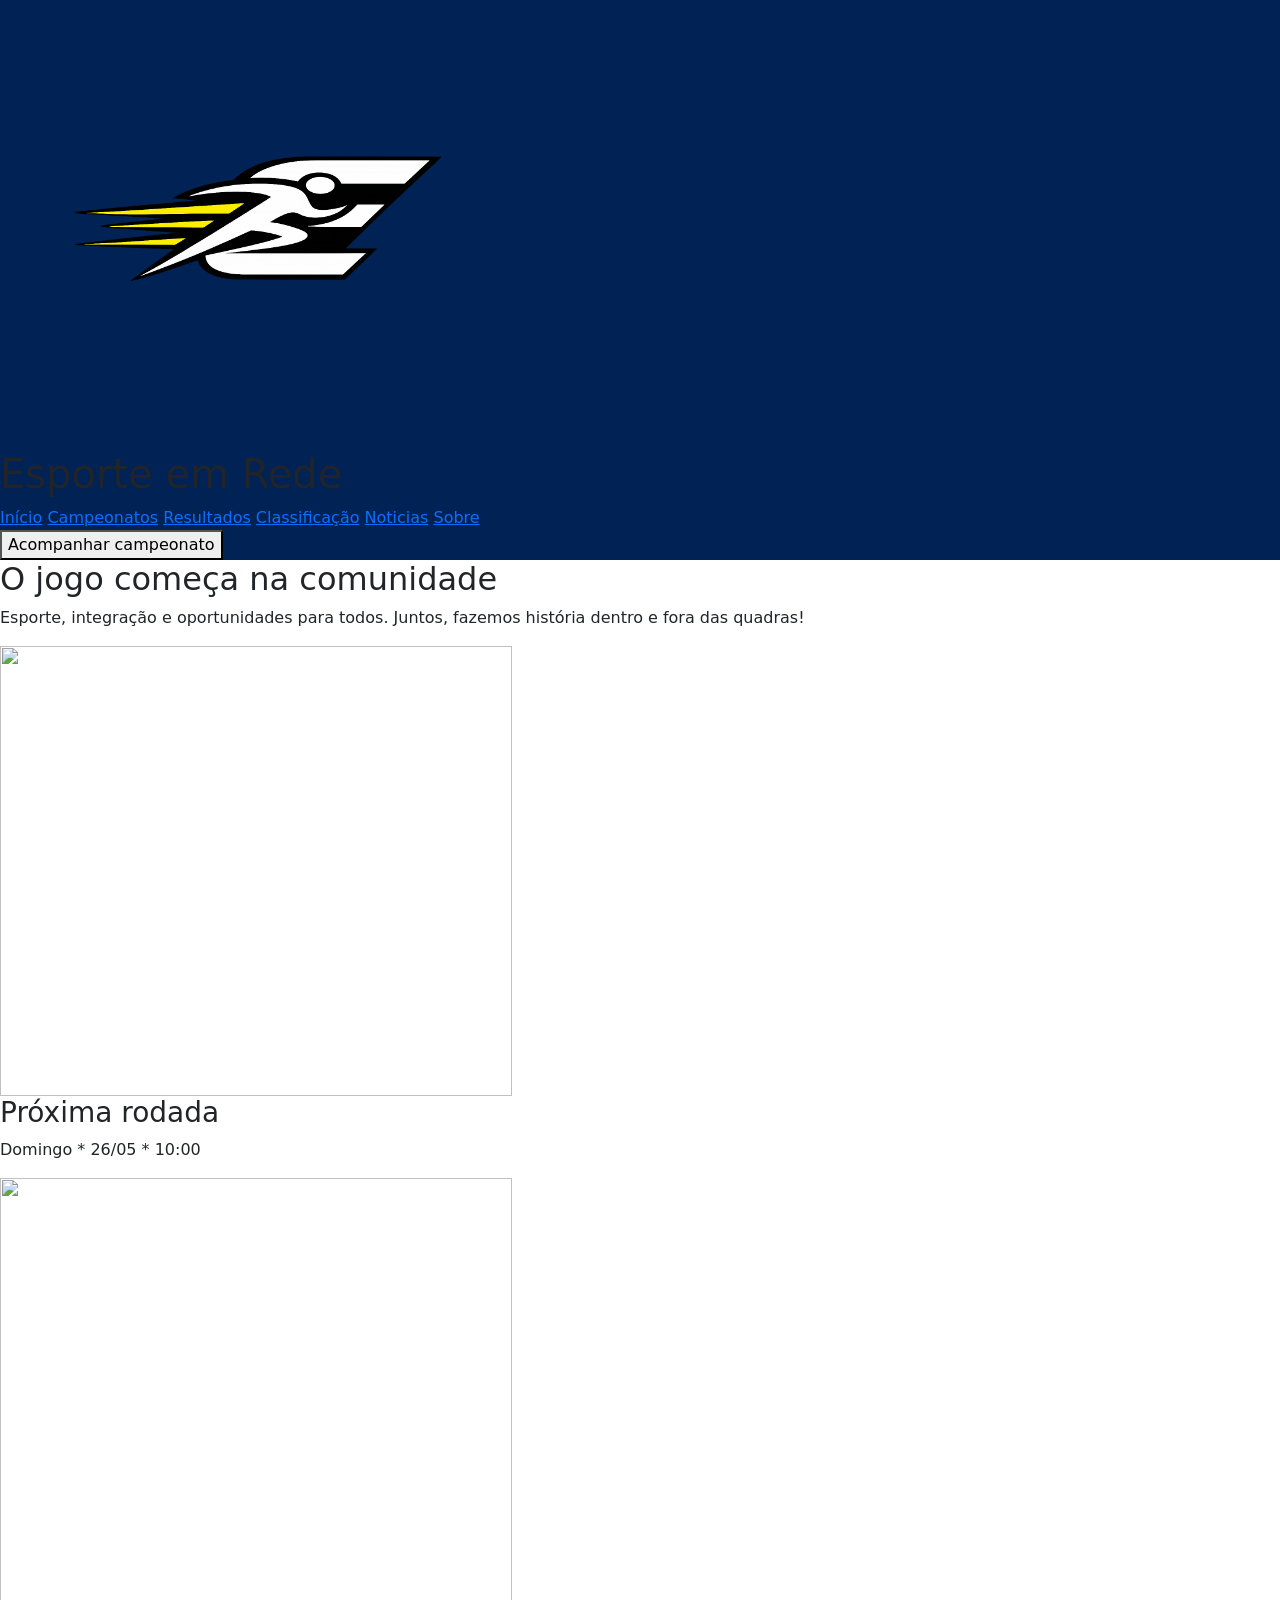
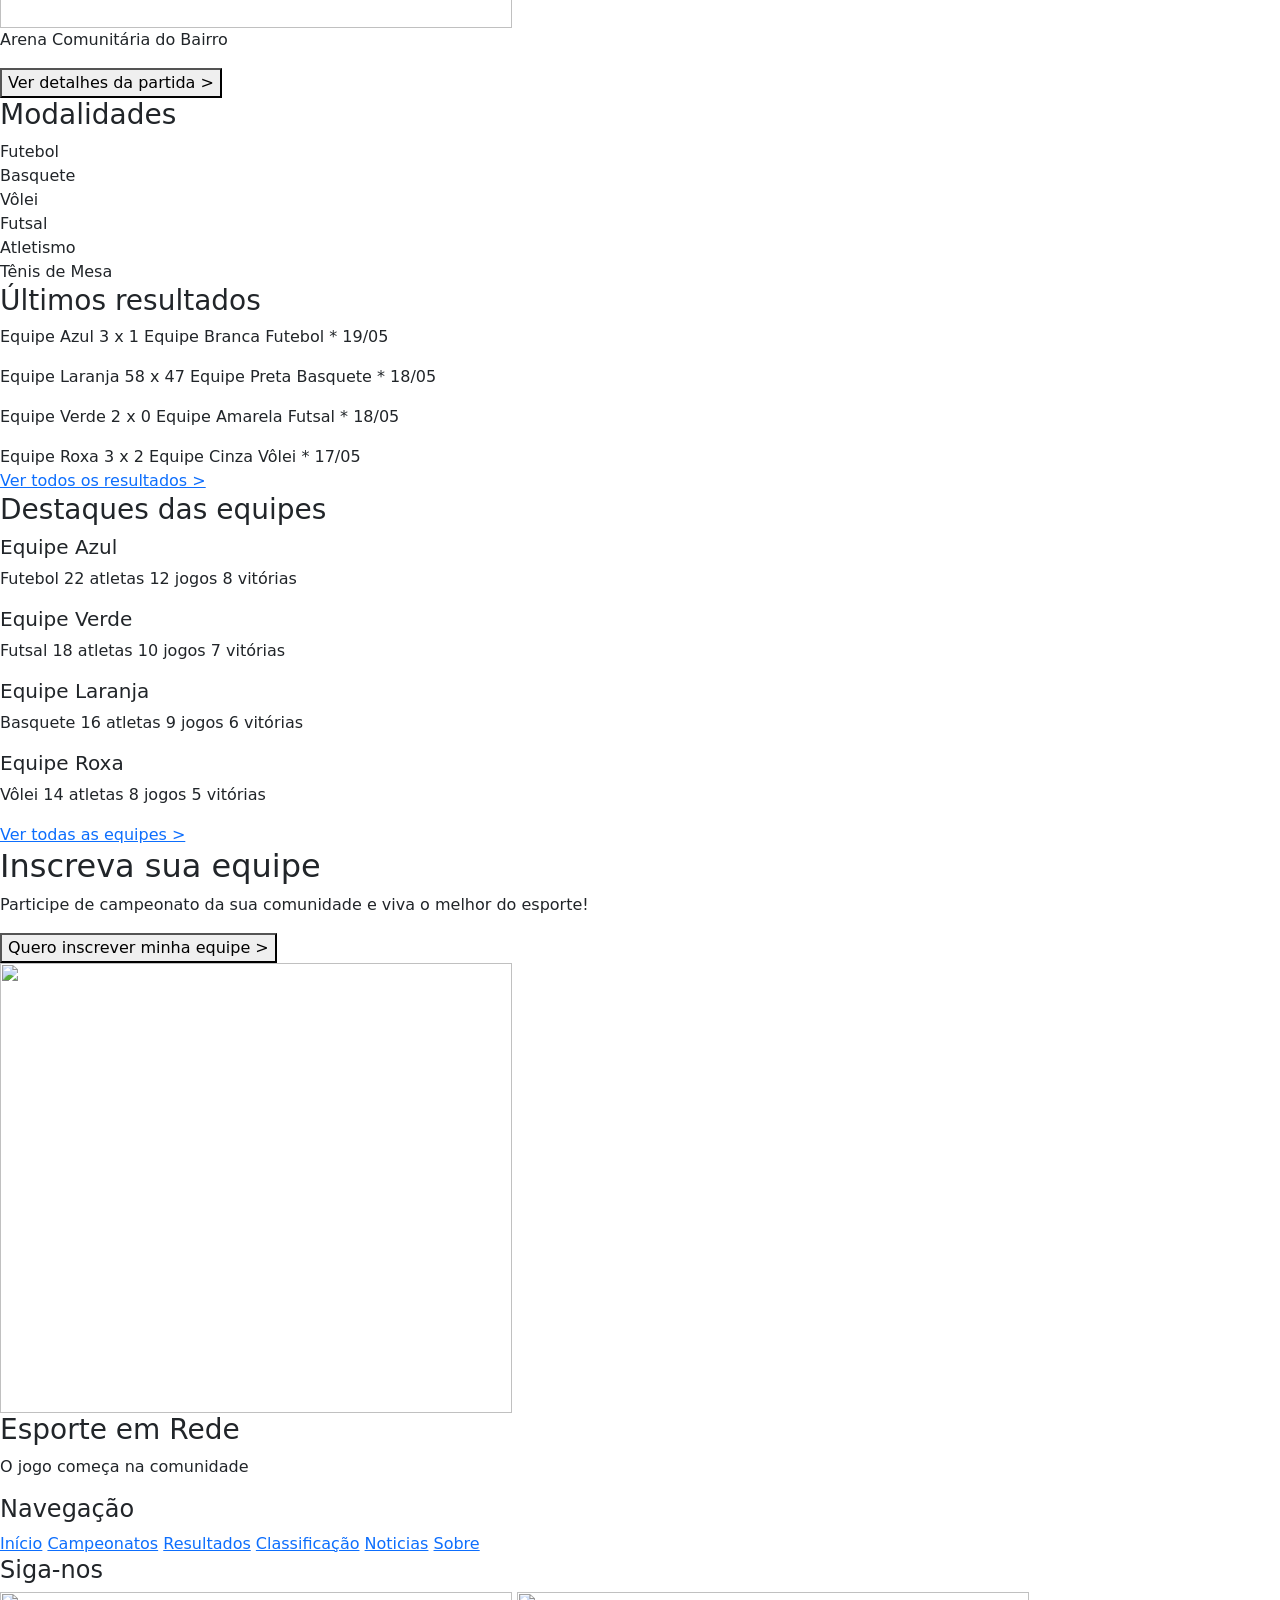
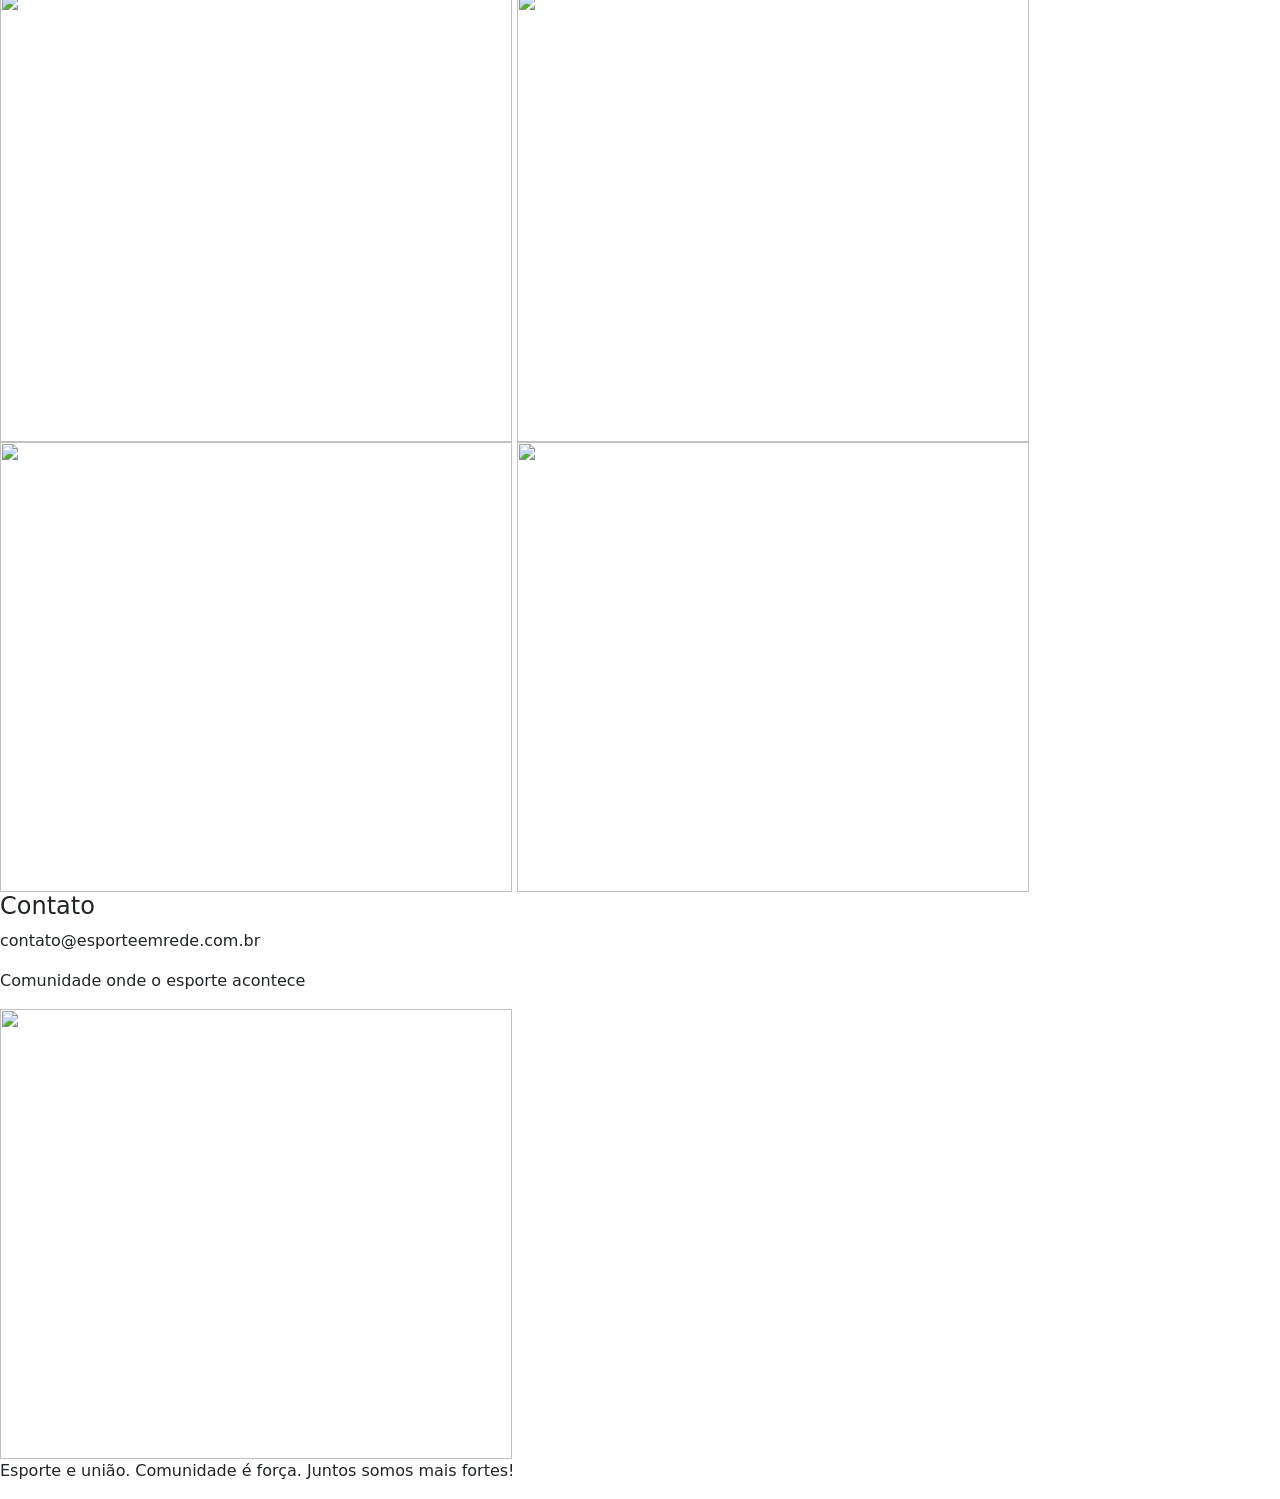
==== index.html @ 8d2af732 "algumas alterações na pagina campeonato" ====
<!DOCTYPE html>
<html lang="pt-br">
<head>
    <meta charset="UTF-8">
    <meta name="viewport" content="width=device-width, initial-scale=1.0">
    <title>Esporte em Rede</title>
    <link rel="stylesheet" href="styles.css">
    <link rel="stylesheet" href="https://cdn.jsdelivr.net/npm/bootstrap@5.3.8/dist/css/bootstrap.min.css">
</head>
<body>
    <header>
        <img src="imagens/logo_esporte_em_rede.png" alt="" class="logo">
        <h1>Esporte em Rede</h1>
        <nav>
            <a href="#inicio">Início</a>
            <a href="#campeonatos">Campeonatos</a>
            <a href="#resultados">Resultados</a>
            <a href="#classificação">Classificação</a>
            <a href="#noticias">Noticias</a>
            <a href="#sobre">Sobre</a>
        </nav>
        <button>Acompanhar campeonato</button>
    </header>

    <main>
        <section>
            <article>
                <h2>O jogo começa na comunidade</h2>
                <p>Esporte, integração e oportunidades para todos. Juntos, fazemos história dentro e fora das quadras!</p>
            </article>
            
            <img src="#" alt="">
            
            <article>
                <h3>Próxima rodada</h3>
                <p>Domingo * 26/05 * 10:00</p>
                <figure>
                    <img src="#" alt="">
                    <figcaption>Arena Comunitária do Bairro</figcaption>
                </figure>
                <button>Ver detalhes da partida ></button>
            </article>
        </section>

        <section>
            <article>
                <h3>Modalidades</h3>
                <div>Futebol</div>
                <div>Basquete</div>
                <div>Vôlei</div>
                <div>Futsal</div>
                <div>Atletismo</div>
                <div>Tênis de Mesa</div>
            </article>

            <article>
                <h3>Últimos resultados</h3>
                <div>
                    <p>Equipe Azul 3 x 1 Equipe Branca Futebol * 19/05</p>
                </div>
                <div>
                    <p>Equipe Laranja 58 x 47 Equipe Preta Basquete * 18/05</p>
                </div>
                <div>
                    <p>Equipe Verde 2 x 0 Equipe Amarela Futsal * 18/05</p>
                </div>
                <div>
                    Equipe Roxa 3 x 2 Equipe Cinza Vôlei * 17/05
                </div>
                <a href="#resultados">Ver todos os resultados ></a>
            </article>

            <article>
                <h3>Destaques das equipes</h3>
                <div>
                    <h5>Equipe Azul</h5>
                    <p>Futebol
                       22 atletas
                       12 jogos
                       8 vitórias
                    </p>
                </div>
                <div>
                    <h5>Equipe Verde</h5>
                    <p>Futsal
                       18 atletas
                       10 jogos
                       7 vitórias
                    </p>
                </div>
                <div>
                    <h5>Equipe Laranja</h5>
                    <p>Basquete
                       16 atletas
                       9 jogos
                       6 vitórias
                    </p>
                </div>
                <div>
                    <h5>Equipe Roxa</h5>
                    <p>Vôlei
                       14 atletas
                       8 jogos
                       5 vitórias
                    </p>
                </div>
                <a href="#">Ver todas as equipes ></a>
            </article>
        </section>

        <aside>
            <h2>Inscreva sua equipe</h2>
            <p>Participe de campeonato da sua comunidade e viva o melhor do esporte!</p>
            <button>Quero inscrever minha equipe ></button>
        </aside>
    </main>

    <footer> <!--O FOOTER É IGUAL NAS 3 PAGINAS-->
        <img src="#logo" alt="">
        <h3>Esporte em Rede</h3>
        <p>O jogo começa na comunidade</p>

        <h4>Navegação</h4>
        <nav>
            <a href="#inicio">Início</a>
            <a href="#campeonatos">Campeonatos</a>
            <a href="#resultados">Resultados</a>
            <a href="#classificação">Classificação</a>
            <a href="#noticias">Noticias</a>
            <a href="#sobre">Sobre</a>
        </nav>

        <h4>Siga-nos</h4>
        <img src="#" alt="">
        <img src="#" alt="">
        <img src="#" alt="">
        <img src="#" alt="">

        <h4>Contato</h4>
        <p>contato@esporteemrede.com.br</p>
        <p>Comunidade onde o esporte acontece</p>

        <img src="#logo" alt="">
        <p>Esporte e união.
        Comunidade é força.
        Juntos somos mais fortes!</p>
    </footer>
</body>
</html>
---- styles.css ----
:root {
    --azulescuro: #001333;
    --azulescuro2: #002255;
    --amarelo: #d4ff00;
    --azul: #007bff;
    --vermelho: #dc3545;
}

body{
    background-color: var(--azulescuro);
    color: white;
}

header{
    background-color: var(--azulescuro2);
}

#cc{
    margin: 10px;
}

#destaque{
    color: var(--amarelo);
}

.btn{
    background-color: var(--azulescuro2);
    color: white;
}


img{
    width: 40vw;
    height: 50vh;
}

#futebol{
    background-color: var(--amarelo);
    color: black;
}
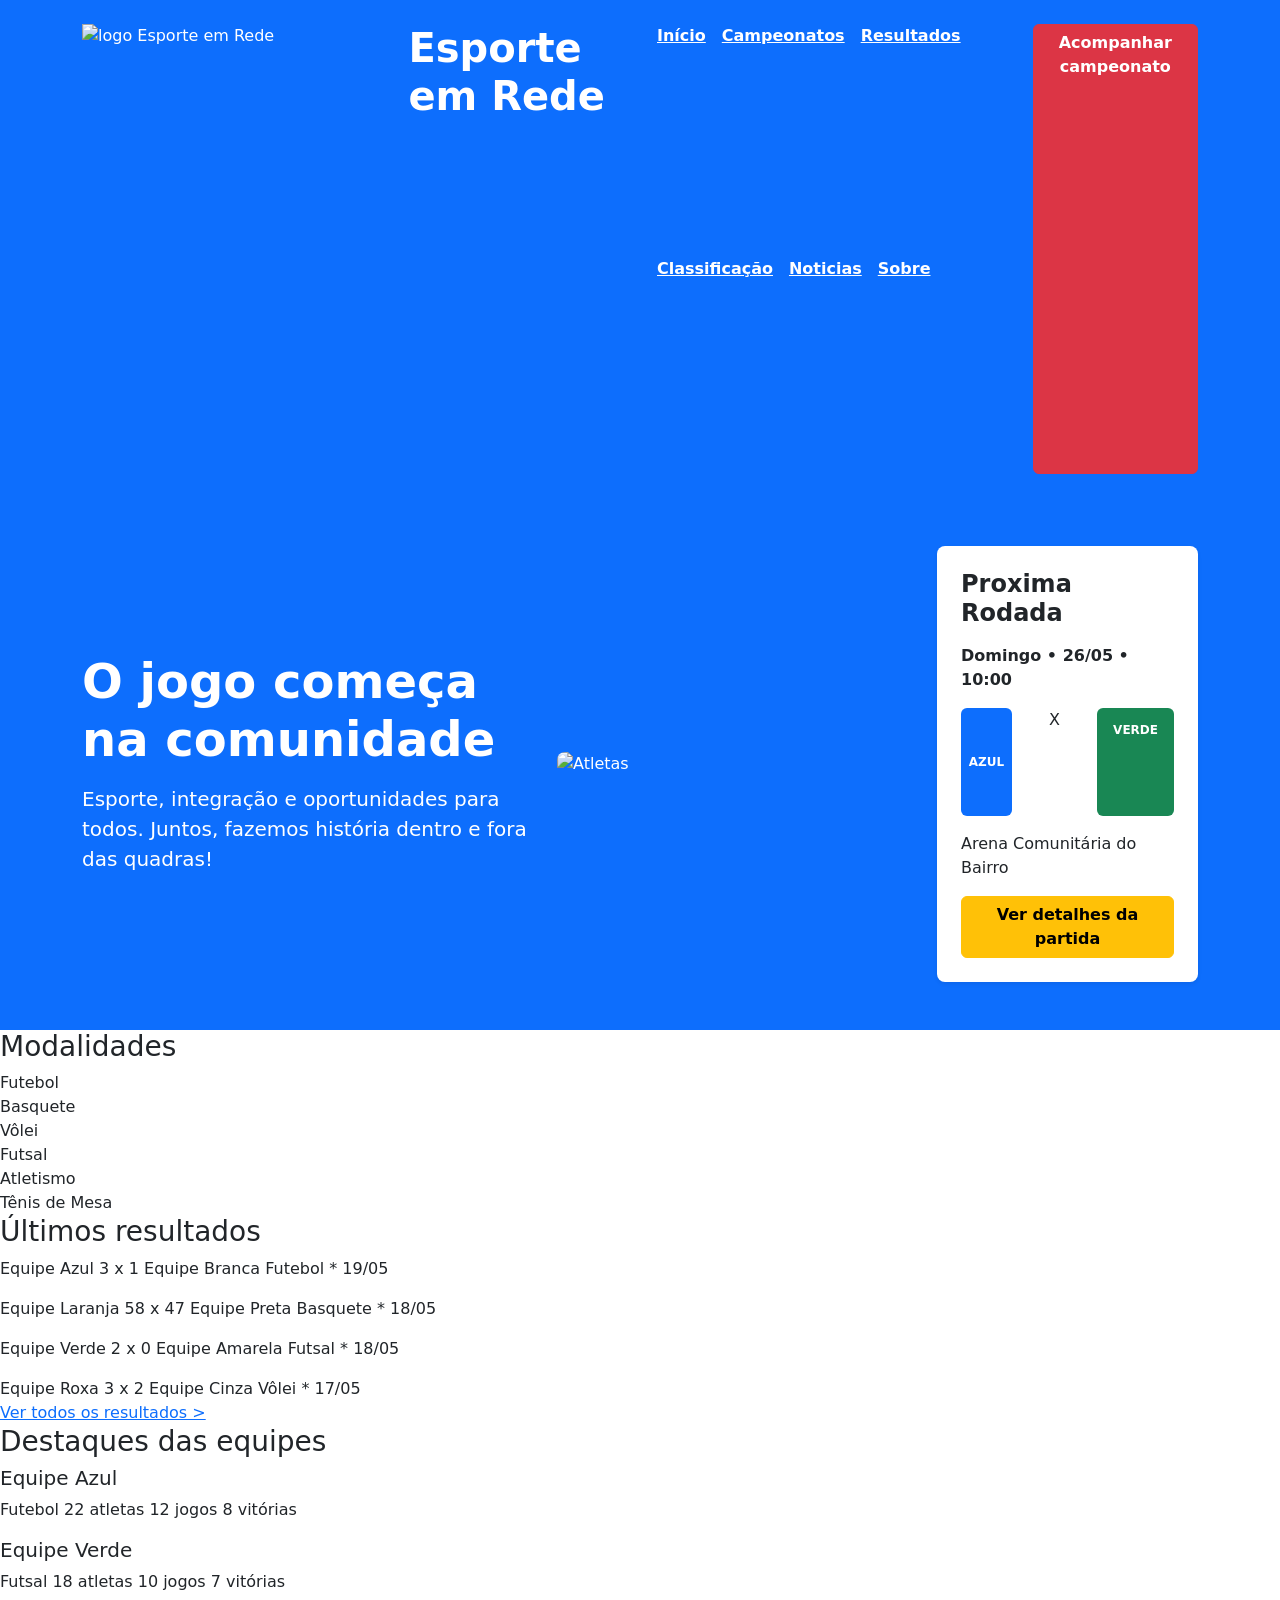
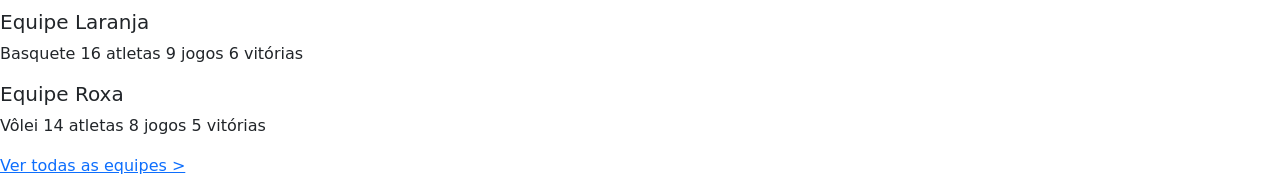
==== commit 0dc8f812: "Atualização da primeira pagina" ====
--- a/index.html
+++ b/index.html
@@ -7,40 +7,67 @@
     <link rel="stylesheet" href="styles.css">
     <link rel="stylesheet" href="https://cdn.jsdelivr.net/npm/bootstrap@5.3.8/dist/css/bootstrap.min.css">
 </head>
-<body>
-    <header>
-        <img src="imagens/logo_esporte_em_rede.png" alt="" class="logo">
-        <h1>Esporte em Rede</h1>
-        <nav>
-            <a href="#inicio">Início</a>
-            <a href="#campeonatos">Campeonatos</a>
-            <a href="#resultados">Resultados</a>
-            <a href="#classificação">Classificação</a>
-            <a href="#noticias">Noticias</a>
-            <a href="#sobre">Sobre</a>
-        </nav>
-        <button>Acompanhar campeonato</button>
+<body> <!--PAGINA INICIAL-->
+    <header class="bg-primary text-white py-4"> <!--O HEADER É IGUAL NAS 3 PAGINAS-->
+        <div class="container">
+            <div class="d-flex flex-column flex-md-row justify-content-between aling-items-md-end gap-3">
+                <img src="#" alt="logo Esporte em Rede" width="50">
+                <h1 class="h1 fw-bold mb-0">
+                    Esporte em Rede
+                </h1>
+                <nav class="d-flex flex-wrap gap-3">
+                    <a class="text-white fw-semibold" href="#inicio">Início</a>
+                    <a class="text-white fw-semibold" href="#campeonatos">Campeonatos</a>
+                    <a class="text-white fw-semibold" href="#resultados">Resultados</a>
+                    <a class="text-white fw-semibold" href="#classificação">Classificação</a>
+                    <a class="text-white fw-semibold" href="#noticias">Noticias</a>
+                    <a class="text-white fw-semibold" href="#sobre">Sobre</a>
+                </nav>
+                <a class="btn btn-danger fw-semibold">Acompanhar campeonato</a>
+            </div>
+        </div>
     </header>
 
-    <main>
-        <section>
-            <article>
-                <h2>O jogo começa na comunidade</h2>
-                <p>Esporte, integração e oportunidades para todos. Juntos, fazemos história dentro e fora das quadras!</p>
-            </article>
-            
-            <img src="#" alt="">
-            
-            <article>
-                <h3>Próxima rodada</h3>
-                <p>Domingo * 26/05 * 10:00</p>
-                <figure>
-                    <img src="#" alt="">
-                    <figcaption>Arena Comunitária do Bairro</figcaption>
-                </figure>
-                <button>Ver detalhes da partida ></button>
-            </article>
-        </section>
+    <section class="bg-primary text-white py-5">
+        <div class="container">
+            <div class="row align-items-center g-4">
+
+                <div class="col-12 col-lg-5">
+                    <h2 class="display-5 fw-bold mb-3">
+                        O jogo começa <br>
+                        <span class="text-warnnig">na comunidade</span>
+                    </h2>
+
+                    <p class="lead mb-0">
+                        Esporte, integração e oportunidades para todos.
+                        Juntos, fazemos história dentro e fora das quadras!
+                    </p>
+                </div>
+                <div class="col-12 col-lg-4">
+                    <img src="#" alt="Atletas" class="img-fluid rounded-3">
+                </div>
+                <div class="col-12 col-lg-3">
+                    <article class="bg-white text-dark  p-4 rounded-3 shadow-sm">
+                        <h3 class="h4 fw-bold mb-3">Proxima Rodada</h3>
+                        <p class="fw-semibold mb-3">Domingo • 26/05 • 10:00</p>
+
+                        <div class="d-flex justify-content-between"> 
+                            <p class="badge bg-primary text-white py-5">AZUL</p>
+                            <p>X</p>
+                            <p class="badge bg-success p-3">VERDE</p>
+                        </div>
+                        <p class="mb-3">Arena Comunitária do Bairro</p>
+
+                        <a href="#" class=" btn btn-warning fw-bold w-100">
+                            Ver detalhes da partida
+                        </a>
+                    </article>
+                </div>
+            </div>
+        </div>
+    </section>
+
+   
 
         <section>
             <article>
@@ -106,44 +133,4 @@
                 </div>
                 <a href="#">Ver todas as equipes ></a>
             </article>
-        </section>
-
-        <aside>
-            <h2>Inscreva sua equipe</h2>
-            <p>Participe de campeonato da sua comunidade e viva o melhor do esporte!</p>
-            <button>Quero inscrever minha equipe ></button>
-        </aside>
-    </main>
-
-    <footer> <!--O FOOTER É IGUAL NAS 3 PAGINAS-->
-        <img src="#logo" alt="">
-        <h3>Esporte em Rede</h3>
-        <p>O jogo começa na comunidade</p>
-
-        <h4>Navegação</h4>
-        <nav>
-            <a href="#inicio">Início</a>
-            <a href="#campeonatos">Campeonatos</a>
-            <a href="#resultados">Resultados</a>
-            <a href="#classificação">Classificação</a>
-            <a href="#noticias">Noticias</a>
-            <a href="#sobre">Sobre</a>
-        </nav>
-
-        <h4>Siga-nos</h4>
-        <img src="#" alt="">
-        <img src="#" alt="">
-        <img src="#" alt="">
-        <img src="#" alt="">
-
-        <h4>Contato</h4>
-        <p>contato@esporteemrede.com.br</p>
-        <p>Comunidade onde o esporte acontece</p>
-
-        <img src="#logo" alt="">
-        <p>Esporte e união.
-        Comunidade é força.
-        Juntos somos mais fortes!</p>
-    </footer>
-</body>
-</html>
+        </section>
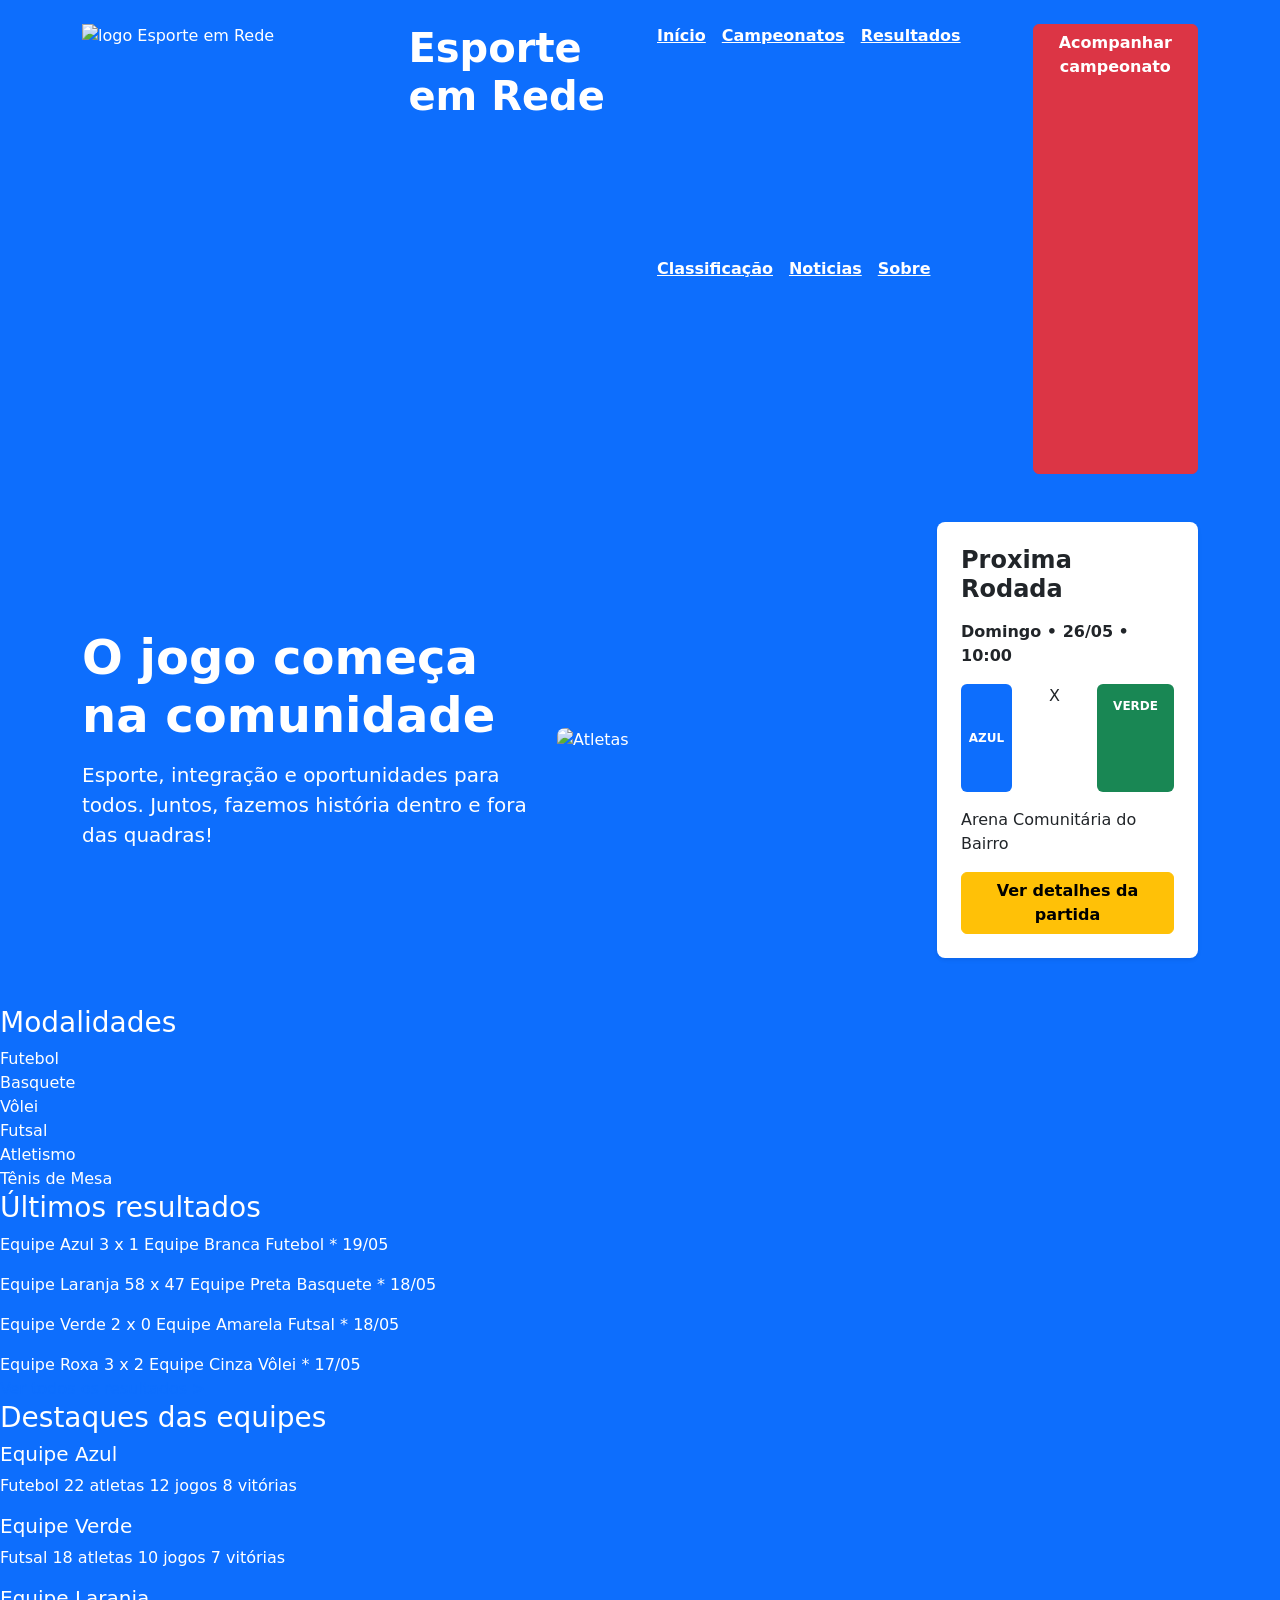
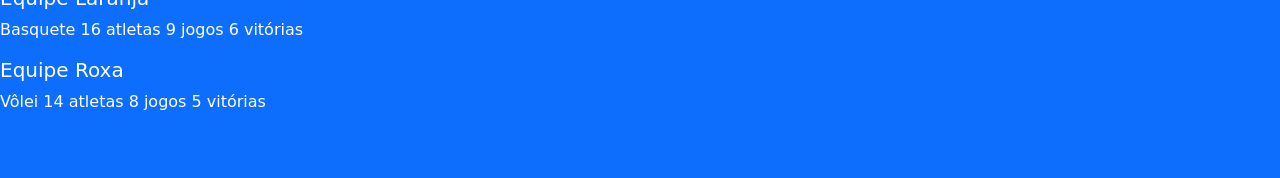
==== commit 2eed2500: "Atualização" ====
--- a/index.html
+++ b/index.html
@@ -7,6 +7,7 @@
     <link rel="stylesheet" href="styles.css">
     <link rel="stylesheet" href="https://cdn.jsdelivr.net/npm/bootstrap@5.3.8/dist/css/bootstrap.min.css">
 </head>
+
 <body> <!--PAGINA INICIAL-->
     <header class="bg-primary text-white py-4"> <!--O HEADER É IGUAL NAS 3 PAGINAS-->
         <div class="container">
@@ -26,7 +27,9 @@
                 <a class="btn btn-danger fw-semibold">Acompanhar campeonato</a>
             </div>
         </div>
-    </header>
+
+
+    
 
     <section class="bg-primary text-white py-5">
         <div class="container">
@@ -133,4 +136,5 @@
                 </div>
                 <a href="#">Ver todas as equipes ></a>
             </article>
-        </section>+        </section>
+</body>
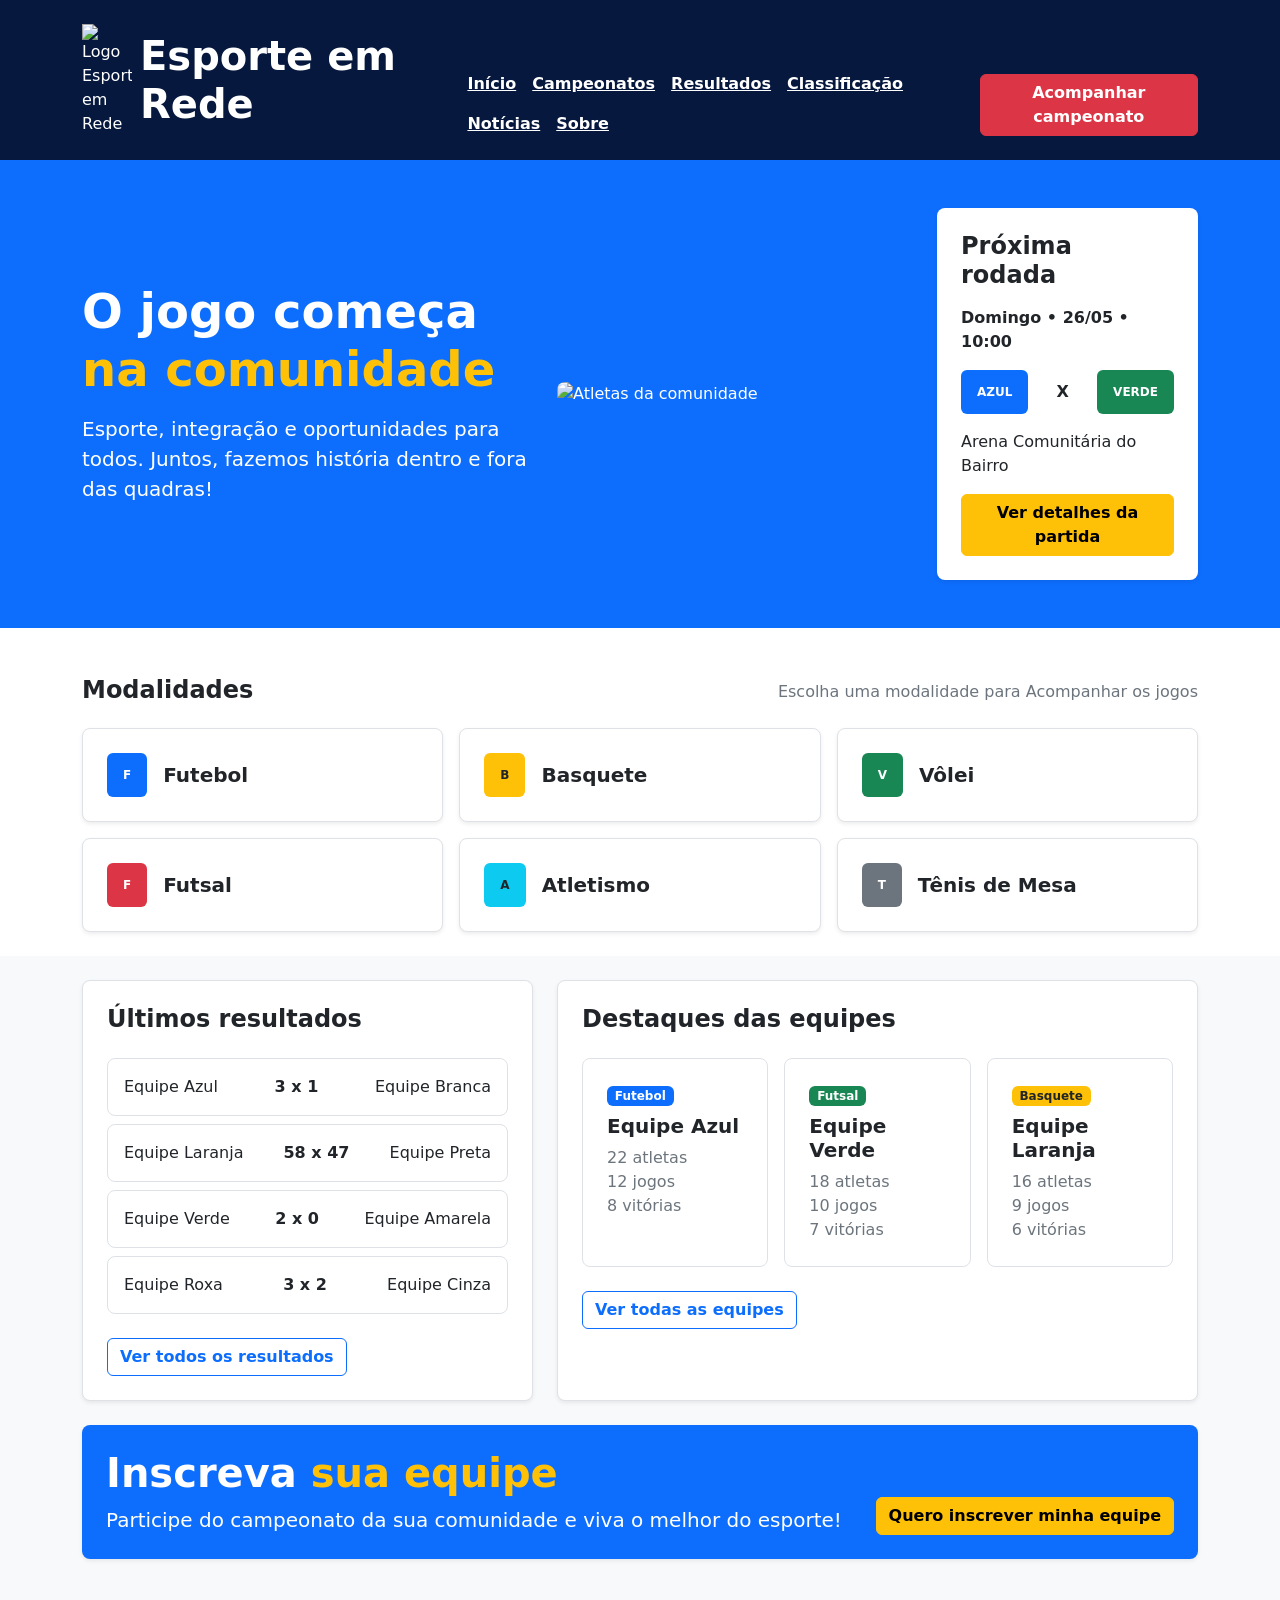
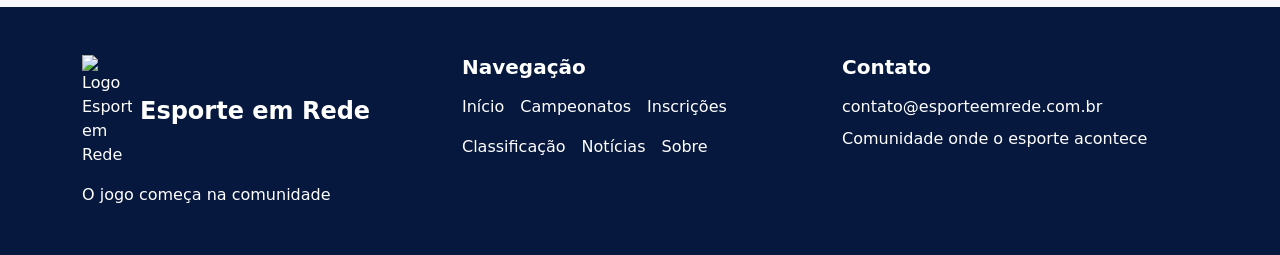
==== commit 92696714: "pag inicial quase pronta" ====
--- a/index.html
+++ b/index.html
@@ -4,137 +4,335 @@
     <meta charset="UTF-8">
     <meta name="viewport" content="width=device-width, initial-scale=1.0">
     <title>Esporte em Rede</title>
+
+    <!-- Bootstrap -->
+    <link rel="stylesheet" href="https://cdn.jsdelivr.net/npm/bootstrap@5.3.8/dist/css/bootstrap.min.css">
+
+    <!-- Seu CSS -->
     <link rel="stylesheet" href="styles.css">
-    <link rel="stylesheet" href="https://cdn.jsdelivr.net/npm/bootstrap@5.3.8/dist/css/bootstrap.min.css">
 </head>
 
-<body> <!--PAGINA INICIAL-->
-    <header class="bg-primary text-white py-4"> <!--O HEADER É IGUAL NAS 3 PAGINAS-->
+<body>
+
+    <!-- HEADER: topo do site -->
+    <header class="cabecalho text-white py-4">
         <div class="container">
-            <div class="d-flex flex-column flex-md-row justify-content-between aling-items-md-end gap-3">
-                <img src="#" alt="logo Esporte em Rede" width="50">
-                <h1 class="h1 fw-bold mb-0">
-                    Esporte em Rede
-                </h1>
+            <div class="d-flex flex-column flex-md-row justify-content-between align-items-md-end gap-3">
+
+                <div class="d-flex align-items-center gap-2">
+                    <img src="#" alt="Logo Esporte em Rede" width="50">
+
+                    <h1 class="h1 fw-bold mb-0">
+                        Esporte em Rede
+                    </h1>
+                </div>
+
                 <nav class="d-flex flex-wrap gap-3">
-                    <a class="text-white fw-semibold" href="#inicio">Início</a>
-                    <a class="text-white fw-semibold" href="#campeonatos">Campeonatos</a>
-                    <a class="text-white fw-semibold" href="#resultados">Resultados</a>
-                    <a class="text-white fw-semibold" href="#classificação">Classificação</a>
-                    <a class="text-white fw-semibold" href="#noticias">Noticias</a>
-                    <a class="text-white fw-semibold" href="#sobre">Sobre</a>
+                    <a class="text-white fw-semibold" href="index.html">Início</a>
+                    <a class="text-white fw-semibold" href="campeonatos.html">Campeonatos</a>
+                    <a class="text-white fw-semibold" href="resultados.html">Resultados</a>
+                    <a class="text-white fw-semibold" href="#">Classificação</a>
+                    <a class="text-white fw-semibold" href="#">Notícias</a>
+                    <a class="text-white fw-semibold" href="#">Sobre</a>
                 </nav>
-                <a class="btn btn-danger fw-semibold">Acompanhar campeonato</a>
+
+                <a class="btn btn-danger fw-semibold" href="campeonatos.html">
+                    Acompanhar campeonato
+                </a>
+
             </div>
         </div>
-
-
-    
-
-    <section class="bg-primary text-white py-5">
-        <div class="container">
-            <div class="row align-items-center g-4">
-
-                <div class="col-12 col-lg-5">
-                    <h2 class="display-5 fw-bold mb-3">
-                        O jogo começa <br>
-                        <span class="text-warnnig">na comunidade</span>
+    </header>
+
+    <!-- MAIN: conteúdo principal da página inicial -->
+    <main>
+
+        <!-- BANNER PRINCIPAL -->
+        <section class="banner-principal text-white py-5">
+            <div class="container">
+                <div class="row align-items-center g-4">
+
+                    <!-- Texto principal -->
+                    <div class="col-12 col-lg-5">
+                        <h2 class="display-5 fw-bold mb-3">
+                            O jogo começa <br>
+                            <span class="text-warning">na comunidade</span>
+                        </h2>
+
+                        <p class="lead mb-0">
+                            Esporte, integração e oportunidades para todos.
+                            Juntos, fazemos história dentro e fora das quadras!
+                        </p>
+                    </div>
+
+                    <!-- Imagem dos atletas -->
+                    <div class="col-12 col-lg-4">
+                        <img src="#" alt="Atletas da comunidade" class="img-fluid rounded-3">
+                    </div>
+
+                    <!-- Card da próxima rodada -->
+                    <div class="col-12 col-lg-3">
+                        <article class="bg-white text-dark p-4 rounded-3 shadow-sm">
+                            <h3 class="h4 fw-bold mb-3">
+                                Próxima rodada
+                            </h3>
+
+                            <p class="fw-semibold mb-3">
+                                Domingo • 26/05 • 10:00
+                            </p>
+
+                            <div class="d-flex justify-content-between align-items-center mb-3">
+                                <span class="badge bg-primary p-3">AZUL</span>
+                                <strong>X</strong>
+                                <span class="badge bg-success p-3">VERDE</span>
+                            </div>
+
+                            <p class="mb-3">
+                                Arena Comunitária do Bairro
+                            </p>
+
+                            <a href="#" class="btn btn-warning fw-bold w-100">
+                                Ver detalhes da partida
+                            </a>
+                        </article>
+                    </div>
+
+                </div>
+            </div>
+        </section>
+
+        <!--MODALIDADES-->
+        <section class="bg-ligth py-5">
+            <div class="container">
+                <div class="d-flex flex-column flex-md-row justify-content-between aling align-items-md-end mb-4">
+                    <div>
+                        <h2 class="h4 fw-bold mb-0">
+                            Modalidades
+                        </h2>
+                    </div>
+                    <p class="text-secondary mb-0">
+                        Escolha uma modalidade para Acompanhar os jogos 
+                    </p>
+                    </div>
+                    <div class="row g-3">
+                        <div class="col-12 col-md-6 col-xl-4">
+                            <article class="bg-white border rounded-3 shadow-sm p-4 d-flex align-items-center gap-3">
+                                <span class="badge bg-primary p-3">F</span>
+                                <h3 class="h5 fw-bold mb-0">Futebol</h3>
+                            </article>
+                        </div>
+                        <div class="col-12 col-md-6 col-xl-4">
+                            <article class="bg-white border rounded-3 shadow-sm p-4 d-flex align-items-center gap-3">
+                                 <span class="badge bg-warning text-dark p-3">B</span>
+                                <h3 class="h5 fw-bold mb-0">Basquete</h3>
+                            </article>
+                        </div>
+
+                        <div class="col-12 col-md-6 col-xl-4">
+                            <article class="bg-white border rounded-3 shadow-sm p-4 d-flex align-items-center gap-3">
+                                <span class="badge bg-success p-3">V</span>
+                                <h3 class="h5 fw-bold mb-0">Vôlei</h3>
+                            </article>
+                        </div>
+
+                        <div class="col-12 col-md-6 col-xl-4">
+                            <article class="bg-white border rounded-3 shadow-sm p-4 d-flex align-items-center gap-3">
+                                <span class="badge bg-danger p-3">F</span>
+                                <h3 class="h5 fw-bold mb-0">Futsal</h3>
+                            </article>
+                        </div>
+
+                        <div class="col-12 col-md-6 col-xl-4">
+                            <article class="bg-white border rounded-3 shadow-sm p-4 d-flex align-items-center gap-3">
+                                <span class="badge bg-info text-dark p-3">A</span>
+                                <h3 class="h5 fw-bold mb-0">Atletismo</h3>
+                            </article>
+                        </div>
+
+                        <div class="col-12 col-md-6 col-xl-4">
+                            <article class="bg-white border rounded-3 shadow-sm p-4 d-flex align-items-center gap-3">
+                                <span class="badge bg-secondary p-3">T</span>
+                                <h3 class="h5 fw-bold mb-0">Tênis de Mesa</h3>
+                            </article>
+
+                        </div>
+
+                        </div>
+                    </div>
+                </div>
+            </div>
+        </section>
+       <!-- RESULTADOS, EQUIPES E INSCRIÇÃO -->
+<section class="bg-light pb-5">
+    <div class="container">
+        <div class="row g-4">
+
+            <!-- Últimos resultados -->
+            <div class="col-12 col-lg-5">
+                <article class="bg-white border rounded-3 shadow-sm p-4 h-100">
+                    <h2 class="h4 fw-bold mb-4">
+                        Últimos resultados
                     </h2>
 
-                    <p class="lead mb-0">
-                        Esporte, integração e oportunidades para todos.
-                        Juntos, fazemos história dentro e fora das quadras!
-                    </p>
+                    <div class="border rounded-3 p-3 mb-2 d-flex justify-content-between align-items-center gap-2">
+                        <span>Equipe Azul</span>
+                        <strong>3 x 1</strong>
+                        <span>Equipe Branca</span>
+                    </div>
+
+                    <div class="border rounded-3 p-3 mb-2 d-flex justify-content-between align-items-center gap-2">
+                        <span>Equipe Laranja</span>
+                        <strong>58 x 47</strong>
+                        <span>Equipe Preta</span>
+                    </div>
+
+                    <div class="border rounded-3 p-3 mb-2 d-flex justify-content-between align-items-center gap-2">
+                        <span>Equipe Verde</span>
+                        <strong>2 x 0</strong>
+                        <span>Equipe Amarela</span>
+                    </div>
+
+                    <div class="border rounded-3 p-3 mb-4 d-flex justify-content-between align-items-center gap-2">
+                        <span>Equipe Roxa</span>
+                        <strong>3 x 2</strong>
+                        <span>Equipe Cinza</span>
+                    </div>
+
+                    <a href="resultados.html" class="btn btn-outline-primary fw-semibold">
+                        Ver todos os resultados
+                    </a>
+                </article>
+            </div>
+
+            <!-- Destaques das equipes -->
+            <div class="col-12 col-lg-7">
+                <article class="bg-white border rounded-3 shadow-sm p-4 h-100">
+                    <h2 class="h4 fw-bold mb-4">
+                        Destaques das equipes
+                    </h2>
+
+                    <div class="row g-3">
+
+                        <div class="col-12 col-md-6 col-xl-4">
+                            <div class="border rounded-3 p-4 h-100">
+                                <span class="badge bg-primary mb-2">Futebol</span>
+                                <h3 class="h5 fw-bold mb-2">Equipe Azul</h3>
+                                <p class="text-secondary mb-0">
+                                    22 atletas<br>
+                                    12 jogos<br>
+                                    8 vitórias
+                                </p>
+                            </div>
+                        </div>
+
+                        <div class="col-12 col-md-6 col-xl-4">
+                            <div class="border rounded-3 p-4 h-100">
+                                <span class="badge bg-success mb-2">Futsal</span>
+                                <h3 class="h5 fw-bold mb-2">Equipe Verde</h3>
+                                <p class="text-secondary mb-0">
+                                    18 atletas<br>
+                                    10 jogos<br>
+                                    7 vitórias
+                                </p>
+                            </div>
+                        </div>
+
+                        <div class="col-12 col-md-6 col-xl-4">
+                            <div class="border rounded-3 p-4 h-100">
+                                <span class="badge bg-warning text-dark mb-2">Basquete</span>
+                                <h3 class="h5 fw-bold mb-2">Equipe Laranja</h3>
+                                <p class="text-secondary mb-0">
+                                    16 atletas<br>
+                                    9 jogos<br>
+                                    6 vitórias
+                                </p>
+                            </div>
+                        </div>
+
+                    </div>
+
+                    <a href="#" class="btn btn-outline-primary fw-semibold mt-4">
+                        Ver todas as equipes
+                    </a>
+                </article>
+            </div>
+
+            <!-- Inscrição -->
+            <div class="col-12">
+                <aside class="inscricao text-white rounded-3 shadow-sm p-4 d-flex flex-column flex-md-row justify-content-between align-items-md-end gap-3">
+                    <div>
+                        <h2 class="display-6 fw-bold mb-2">
+                            Inscreva <span class="text-warning">sua equipe</span>
+                        </h2>
+
+                        <p class="lead mb-0">
+                            Participe do campeonato da sua comunidade e viva o melhor do esporte!
+                        </p>
+                    </div>
+
+                    <a href="inscricoes.html" class="btn btn-warning fw-bold">
+                        Quero inscrever minha equipe
+                    </a>
+                </aside>
+            </div>
+
+        </div>
+    </div>
+</section>
+    </main>
+
+    <footer class="rodape text-white py-5">
+    <div class="container">
+        <div class="row g-4">
+
+            <!-- Marca -->
+            <div class="col-12 col-md-6 col-xl-4">
+                <div class="d-flex align-items-center gap-2 mb-3">
+                    <img src="#" alt="Logo Esporte em Rede" width="50">
+
+                    <h2 class="h4 fw-bold mb-0">
+                        Esporte em Rede
+                    </h2>
                 </div>
-                <div class="col-12 col-lg-4">
-                    <img src="#" alt="Atletas" class="img-fluid rounded-3">
-                </div>
-                <div class="col-12 col-lg-3">
-                    <article class="bg-white text-dark  p-4 rounded-3 shadow-sm">
-                        <h3 class="h4 fw-bold mb-3">Proxima Rodada</h3>
-                        <p class="fw-semibold mb-3">Domingo • 26/05 • 10:00</p>
-
-                        <div class="d-flex justify-content-between"> 
-                            <p class="badge bg-primary text-white py-5">AZUL</p>
-                            <p>X</p>
-                            <p class="badge bg-success p-3">VERDE</p>
-                        </div>
-                        <p class="mb-3">Arena Comunitária do Bairro</p>
-
-                        <a href="#" class=" btn btn-warning fw-bold w-100">
-                            Ver detalhes da partida
-                        </a>
-                    </article>
-                </div>
-            </div>
+
+                <p class="mb-0">
+                    O jogo começa na comunidade
+                </p>
+            </div>
+
+            <!-- Navegação -->
+            <div class="col-12 col-md-6 col-xl-4">
+                <h3 class="h5 fw-bold mb-3">
+                    Navegação
+                </h3>
+
+                <nav class="d-flex flex-wrap gap-3">
+                    <a class="text-white" href="index.html">Início</a>
+                    <a class="text-white" href="campeonatos.html">Campeonatos</a>
+                    <a class="text-white" href="inscricoes.html">Inscrições</a>
+                    <a class="text-white" href="#">Classificação</a>
+                    <a class="text-white" href="#">Notícias</a>
+                    <a class="text-white" href="#">Sobre</a>
+                </nav>
+            </div>
+
+            <!-- Contato -->
+            <div class="col-12 col-xl-4">
+                <h3 class="h5 fw-bold mb-3">
+                    Contato
+                </h3>
+
+                <p class="mb-2">
+                    contato@esporteemrede.com.br
+                </p>
+
+                <p class="mb-0">
+                    Comunidade onde o esporte acontece
+                </p>
+            </div>
+
         </div>
-    </section>
-
-   
-
-        <section>
-            <article>
-                <h3>Modalidades</h3>
-                <div>Futebol</div>
-                <div>Basquete</div>
-                <div>Vôlei</div>
-                <div>Futsal</div>
-                <div>Atletismo</div>
-                <div>Tênis de Mesa</div>
-            </article>
-
-            <article>
-                <h3>Últimos resultados</h3>
-                <div>
-                    <p>Equipe Azul 3 x 1 Equipe Branca Futebol * 19/05</p>
-                </div>
-                <div>
-                    <p>Equipe Laranja 58 x 47 Equipe Preta Basquete * 18/05</p>
-                </div>
-                <div>
-                    <p>Equipe Verde 2 x 0 Equipe Amarela Futsal * 18/05</p>
-                </div>
-                <div>
-                    Equipe Roxa 3 x 2 Equipe Cinza Vôlei * 17/05
-                </div>
-                <a href="#resultados">Ver todos os resultados ></a>
-            </article>
-
-            <article>
-                <h3>Destaques das equipes</h3>
-                <div>
-                    <h5>Equipe Azul</h5>
-                    <p>Futebol
-                       22 atletas
-                       12 jogos
-                       8 vitórias
-                    </p>
-                </div>
-                <div>
-                    <h5>Equipe Verde</h5>
-                    <p>Futsal
-                       18 atletas
-                       10 jogos
-                       7 vitórias
-                    </p>
-                </div>
-                <div>
-                    <h5>Equipe Laranja</h5>
-                    <p>Basquete
-                       16 atletas
-                       9 jogos
-                       6 vitórias
-                    </p>
-                </div>
-                <div>
-                    <h5>Equipe Roxa</h5>
-                    <p>Vôlei
-                       14 atletas
-                       8 jogos
-                       5 vitórias
-                    </p>
-                </div>
-                <a href="#">Ver todas as equipes ></a>
-            </article>
-        </section>
-</body>+    </div>
+</footer>
+</body>
+</html>
--- a/styles.css
+++ b/styles.css
@@ -1,40 +1,22 @@
-:root {
-    --azulescuro: #001333;
-    --azulescuro2: #002255;
-    --amarelo: #d4ff00;
-    --azul: #007bff;
-    --vermelho: #dc3545;
+.cabecalho {
+    background-color: #06183d;
 }
 
-body{
-    background-color: var(--azulescuro);
-    color: white;
+.banner-principal {
+    background-color: #0d6efd;
 }
 
-header{
-    background-color: var(--azulescuro2);
+.inscricao{
+    background-color: #0d6efd;
 }
 
-#cc{
-    margin: 10px;
+.rodape{
+    background-color: #06183d;
 }
 
-#destaque{
-    color: var(--amarelo);
+.rodape a{
+    text-decoration: none;
 }
-
-.btn{
-    background-color: var(--azulescuro2);
-    color: white;
-}
-
-
-img{
-    width: 40vw;
-    height: 50vh;
-}
-
-#futebol{
-    background-color: var(--amarelo);
-    color: black;
-}
+.rodape a:hover {
+    color: #ffc107;
+}
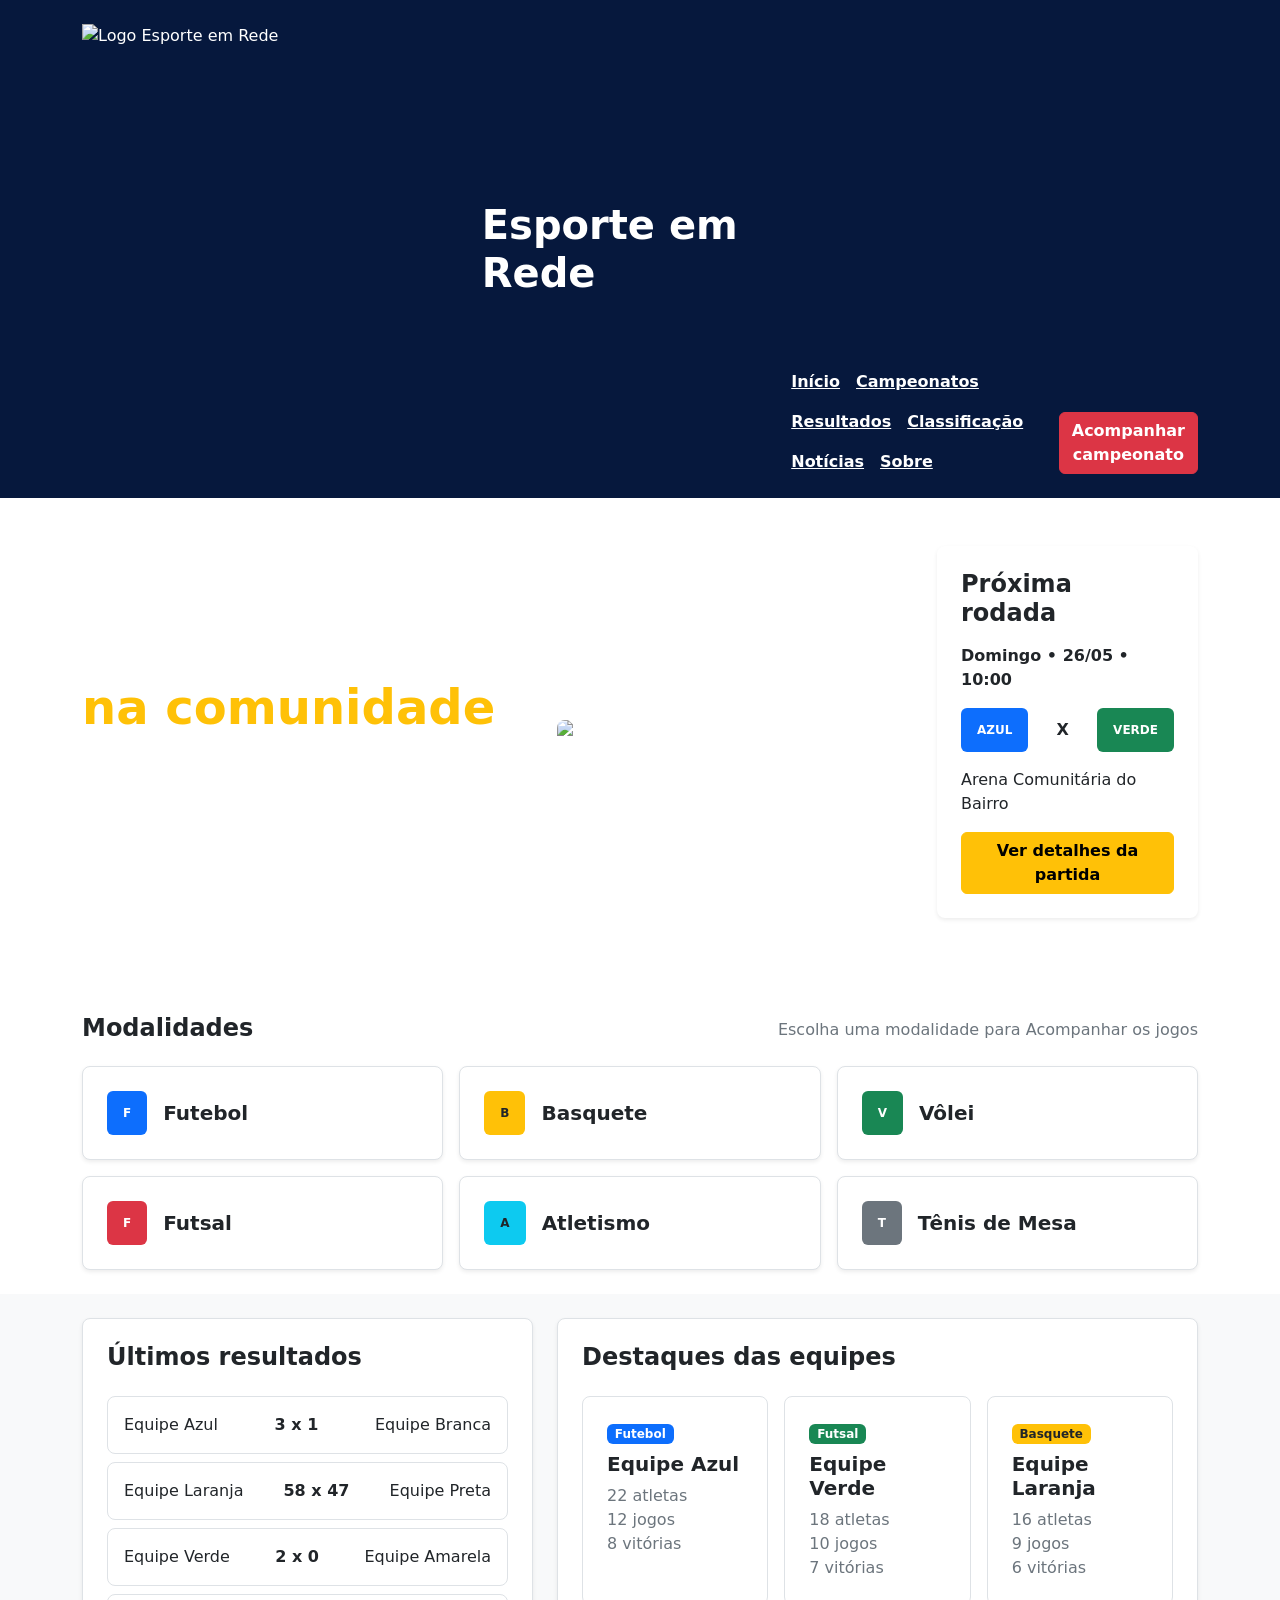
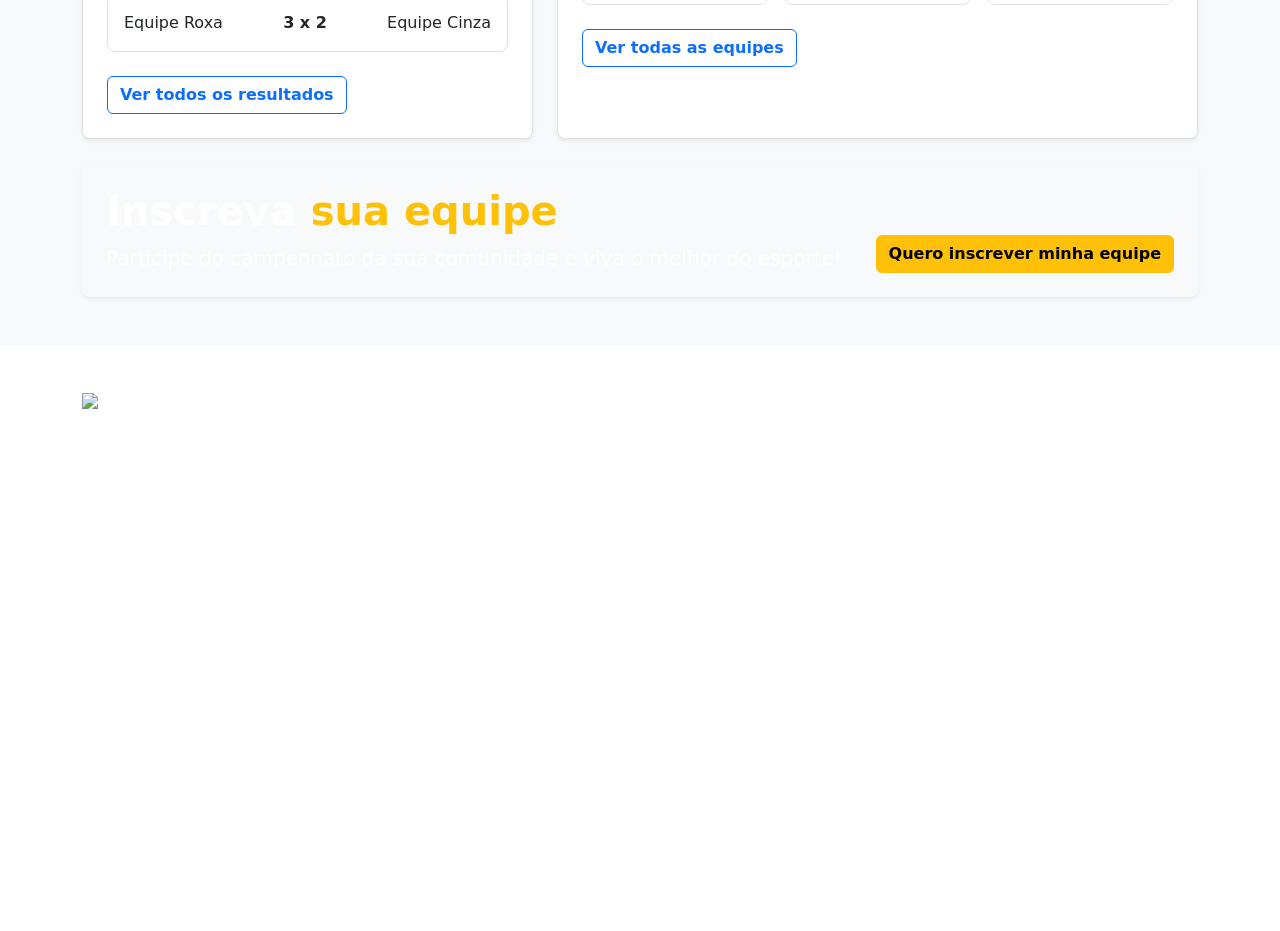
==== commit 415a644e: "adição do header e footer" ====
--- a/index.html
+++ b/index.html
@@ -1,5 +1,6 @@
 <!DOCTYPE html>
 <html lang="pt-br">
+
 <head>
     <meta charset="UTF-8">
     <meta name="viewport" content="width=device-width, initial-scale=1.0">
@@ -111,228 +112,234 @@
                         </h2>
                     </div>
                     <p class="text-secondary mb-0">
-                        Escolha uma modalidade para Acompanhar os jogos 
+                        Escolha uma modalidade para Acompanhar os jogos
                     </p>
-                    </div>
-                    <div class="row g-3">
-                        <div class="col-12 col-md-6 col-xl-4">
-                            <article class="bg-white border rounded-3 shadow-sm p-4 d-flex align-items-center gap-3">
-                                <span class="badge bg-primary p-3">F</span>
-                                <h3 class="h5 fw-bold mb-0">Futebol</h3>
-                            </article>
-                        </div>
-                        <div class="col-12 col-md-6 col-xl-4">
-                            <article class="bg-white border rounded-3 shadow-sm p-4 d-flex align-items-center gap-3">
-                                 <span class="badge bg-warning text-dark p-3">B</span>
-                                <h3 class="h5 fw-bold mb-0">Basquete</h3>
-                            </article>
-                        </div>
-
-                        <div class="col-12 col-md-6 col-xl-4">
-                            <article class="bg-white border rounded-3 shadow-sm p-4 d-flex align-items-center gap-3">
-                                <span class="badge bg-success p-3">V</span>
-                                <h3 class="h5 fw-bold mb-0">Vôlei</h3>
-                            </article>
-                        </div>
-
-                        <div class="col-12 col-md-6 col-xl-4">
-                            <article class="bg-white border rounded-3 shadow-sm p-4 d-flex align-items-center gap-3">
-                                <span class="badge bg-danger p-3">F</span>
-                                <h3 class="h5 fw-bold mb-0">Futsal</h3>
-                            </article>
-                        </div>
-
-                        <div class="col-12 col-md-6 col-xl-4">
-                            <article class="bg-white border rounded-3 shadow-sm p-4 d-flex align-items-center gap-3">
-                                <span class="badge bg-info text-dark p-3">A</span>
-                                <h3 class="h5 fw-bold mb-0">Atletismo</h3>
-                            </article>
-                        </div>
-
-                        <div class="col-12 col-md-6 col-xl-4">
-                            <article class="bg-white border rounded-3 shadow-sm p-4 d-flex align-items-center gap-3">
-                                <span class="badge bg-secondary p-3">T</span>
-                                <h3 class="h5 fw-bold mb-0">Tênis de Mesa</h3>
-                            </article>
-
-                        </div>
-
-                        </div>
-                    </div>
-                </div>
+                </div>
+                <div class="row g-3">
+                    <div class="col-12 col-md-6 col-xl-4">
+                        <article class="bg-white border rounded-3 shadow-sm p-4 d-flex align-items-center gap-3">
+                            <span class="badge bg-primary p-3">F</span>
+                            <h3 class="h5 fw-bold mb-0">Futebol</h3>
+                        </article>
+                    </div>
+                    <div class="col-12 col-md-6 col-xl-4">
+                        <article class="bg-white border rounded-3 shadow-sm p-4 d-flex align-items-center gap-3">
+                            <span class="badge bg-warning text-dark p-3">B</span>
+                            <h3 class="h5 fw-bold mb-0">Basquete</h3>
+                        </article>
+                    </div>
+
+                    <div class="col-12 col-md-6 col-xl-4">
+                        <article class="bg-white border rounded-3 shadow-sm p-4 d-flex align-items-center gap-3">
+                            <span class="badge bg-success p-3">V</span>
+                            <h3 class="h5 fw-bold mb-0">Vôlei</h3>
+                        </article>
+                    </div>
+
+                    <div class="col-12 col-md-6 col-xl-4">
+                        <article class="bg-white border rounded-3 shadow-sm p-4 d-flex align-items-center gap-3">
+                            <span class="badge bg-danger p-3">F</span>
+                            <h3 class="h5 fw-bold mb-0">Futsal</h3>
+                        </article>
+                    </div>
+
+                    <div class="col-12 col-md-6 col-xl-4">
+                        <article class="bg-white border rounded-3 shadow-sm p-4 d-flex align-items-center gap-3">
+                            <span class="badge bg-info text-dark p-3">A</span>
+                            <h3 class="h5 fw-bold mb-0">Atletismo</h3>
+                        </article>
+                    </div>
+
+                    <div class="col-12 col-md-6 col-xl-4">
+                        <article class="bg-white border rounded-3 shadow-sm p-4 d-flex align-items-center gap-3">
+                            <span class="badge bg-secondary p-3">T</span>
+                            <h3 class="h5 fw-bold mb-0">Tênis de Mesa</h3>
+                        </article>
+
+                    </div>
+
+                </div>
+            </div>
+            </div>
             </div>
         </section>
-       <!-- RESULTADOS, EQUIPES E INSCRIÇÃO -->
-<section class="bg-light pb-5">
-    <div class="container">
-        <div class="row g-4">
-
-            <!-- Últimos resultados -->
-            <div class="col-12 col-lg-5">
-                <article class="bg-white border rounded-3 shadow-sm p-4 h-100">
-                    <h2 class="h4 fw-bold mb-4">
-                        Últimos resultados
-                    </h2>
-
-                    <div class="border rounded-3 p-3 mb-2 d-flex justify-content-between align-items-center gap-2">
-                        <span>Equipe Azul</span>
-                        <strong>3 x 1</strong>
-                        <span>Equipe Branca</span>
-                    </div>
-
-                    <div class="border rounded-3 p-3 mb-2 d-flex justify-content-between align-items-center gap-2">
-                        <span>Equipe Laranja</span>
-                        <strong>58 x 47</strong>
-                        <span>Equipe Preta</span>
-                    </div>
-
-                    <div class="border rounded-3 p-3 mb-2 d-flex justify-content-between align-items-center gap-2">
-                        <span>Equipe Verde</span>
-                        <strong>2 x 0</strong>
-                        <span>Equipe Amarela</span>
-                    </div>
-
-                    <div class="border rounded-3 p-3 mb-4 d-flex justify-content-between align-items-center gap-2">
-                        <span>Equipe Roxa</span>
-                        <strong>3 x 2</strong>
-                        <span>Equipe Cinza</span>
-                    </div>
-
-                    <a href="resultados.html" class="btn btn-outline-primary fw-semibold">
-                        Ver todos os resultados
-                    </a>
-                </article>
-            </div>
-
-            <!-- Destaques das equipes -->
-            <div class="col-12 col-lg-7">
-                <article class="bg-white border rounded-3 shadow-sm p-4 h-100">
-                    <h2 class="h4 fw-bold mb-4">
-                        Destaques das equipes
-                    </h2>
-
-                    <div class="row g-3">
-
-                        <div class="col-12 col-md-6 col-xl-4">
-                            <div class="border rounded-3 p-4 h-100">
-                                <span class="badge bg-primary mb-2">Futebol</span>
-                                <h3 class="h5 fw-bold mb-2">Equipe Azul</h3>
-                                <p class="text-secondary mb-0">
-                                    22 atletas<br>
-                                    12 jogos<br>
-                                    8 vitórias
+        <!-- RESULTADOS, EQUIPES E INSCRIÇÃO -->
+        <section class="bg-light pb-5">
+            <div class="container">
+                <div class="row g-4">
+
+                    <!-- Últimos resultados -->
+                    <div class="col-12 col-lg-5">
+                        <article class="bg-white border rounded-3 shadow-sm p-4 h-100">
+                            <h2 class="h4 fw-bold mb-4">
+                                Últimos resultados
+                            </h2>
+
+                            <div
+                                class="border rounded-3 p-3 mb-2 d-flex justify-content-between align-items-center gap-2">
+                                <span>Equipe Azul</span>
+                                <strong>3 x 1</strong>
+                                <span>Equipe Branca</span>
+                            </div>
+
+                            <div
+                                class="border rounded-3 p-3 mb-2 d-flex justify-content-between align-items-center gap-2">
+                                <span>Equipe Laranja</span>
+                                <strong>58 x 47</strong>
+                                <span>Equipe Preta</span>
+                            </div>
+
+                            <div
+                                class="border rounded-3 p-3 mb-2 d-flex justify-content-between align-items-center gap-2">
+                                <span>Equipe Verde</span>
+                                <strong>2 x 0</strong>
+                                <span>Equipe Amarela</span>
+                            </div>
+
+                            <div
+                                class="border rounded-3 p-3 mb-4 d-flex justify-content-between align-items-center gap-2">
+                                <span>Equipe Roxa</span>
+                                <strong>3 x 2</strong>
+                                <span>Equipe Cinza</span>
+                            </div>
+
+                            <a href="resultados.html" class="btn btn-outline-primary fw-semibold">
+                                Ver todos os resultados
+                            </a>
+                        </article>
+                    </div>
+
+                    <!-- Destaques das equipes -->
+                    <div class="col-12 col-lg-7">
+                        <article class="bg-white border rounded-3 shadow-sm p-4 h-100">
+                            <h2 class="h4 fw-bold mb-4">
+                                Destaques das equipes
+                            </h2>
+
+                            <div class="row g-3">
+
+                                <div class="col-12 col-md-6 col-xl-4">
+                                    <div class="border rounded-3 p-4 h-100">
+                                        <span class="badge bg-primary mb-2">Futebol</span>
+                                        <h3 class="h5 fw-bold mb-2">Equipe Azul</h3>
+                                        <p class="text-secondary mb-0">
+                                            22 atletas<br>
+                                            12 jogos<br>
+                                            8 vitórias
+                                        </p>
+                                    </div>
+                                </div>
+
+                                <div class="col-12 col-md-6 col-xl-4">
+                                    <div class="border rounded-3 p-4 h-100">
+                                        <span class="badge bg-success mb-2">Futsal</span>
+                                        <h3 class="h5 fw-bold mb-2">Equipe Verde</h3>
+                                        <p class="text-secondary mb-0">
+                                            18 atletas<br>
+                                            10 jogos<br>
+                                            7 vitórias
+                                        </p>
+                                    </div>
+                                </div>
+
+                                <div class="col-12 col-md-6 col-xl-4">
+                                    <div class="border rounded-3 p-4 h-100">
+                                        <span class="badge bg-warning text-dark mb-2">Basquete</span>
+                                        <h3 class="h5 fw-bold mb-2">Equipe Laranja</h3>
+                                        <p class="text-secondary mb-0">
+                                            16 atletas<br>
+                                            9 jogos<br>
+                                            6 vitórias
+                                        </p>
+                                    </div>
+                                </div>
+
+                            </div>
+
+                            <a href="#" class="btn btn-outline-primary fw-semibold mt-4">
+                                Ver todas as equipes
+                            </a>
+                        </article>
+                    </div>
+
+                    <!-- Inscrição -->
+                    <div class="col-12">
+                        <aside
+                            class="inscricao text-white rounded-3 shadow-sm p-4 d-flex flex-column flex-md-row justify-content-between align-items-md-end gap-3">
+                            <div>
+                                <h2 class="display-6 fw-bold mb-2">
+                                    Inscreva <span class="text-warning">sua equipe</span>
+                                </h2>
+
+                                <p class="lead mb-0">
+                                    Participe do campeonato da sua comunidade e viva o melhor do esporte!
                                 </p>
                             </div>
-                        </div>
-
-                        <div class="col-12 col-md-6 col-xl-4">
-                            <div class="border rounded-3 p-4 h-100">
-                                <span class="badge bg-success mb-2">Futsal</span>
-                                <h3 class="h5 fw-bold mb-2">Equipe Verde</h3>
-                                <p class="text-secondary mb-0">
-                                    18 atletas<br>
-                                    10 jogos<br>
-                                    7 vitórias
-                                </p>
-                            </div>
-                        </div>
-
-                        <div class="col-12 col-md-6 col-xl-4">
-                            <div class="border rounded-3 p-4 h-100">
-                                <span class="badge bg-warning text-dark mb-2">Basquete</span>
-                                <h3 class="h5 fw-bold mb-2">Equipe Laranja</h3>
-                                <p class="text-secondary mb-0">
-                                    16 atletas<br>
-                                    9 jogos<br>
-                                    6 vitórias
-                                </p>
-                            </div>
-                        </div>
-
-                    </div>
-
-                    <a href="#" class="btn btn-outline-primary fw-semibold mt-4">
-                        Ver todas as equipes
-                    </a>
-                </article>
-            </div>
-
-            <!-- Inscrição -->
-            <div class="col-12">
-                <aside class="inscricao text-white rounded-3 shadow-sm p-4 d-flex flex-column flex-md-row justify-content-between align-items-md-end gap-3">
-                    <div>
-                        <h2 class="display-6 fw-bold mb-2">
-                            Inscreva <span class="text-warning">sua equipe</span>
+
+                            <a href="inscricoes.html" class="btn btn-warning fw-bold">
+                                Quero inscrever minha equipe
+                            </a>
+                        </aside>
+                    </div>
+
+                </div>
+            </div>
+        </section>
+    </main>
+
+    <footer class="rodape text-white py-5">
+        <div class="container">
+            <div class="row g-4">
+
+                <!-- Marca -->
+                <div class="col-12 col-md-6 col-xl-4">
+                    <div class="d-flex align-items-center gap-2 mb-3">
+                        <img src="#" alt="Logo Esporte em Rede" width="50">
+
+                        <h2 class="h4 fw-bold mb-0">
+                            Esporte em Rede
                         </h2>
-
-                        <p class="lead mb-0">
-                            Participe do campeonato da sua comunidade e viva o melhor do esporte!
-                        </p>
-                    </div>
-
-                    <a href="inscricoes.html" class="btn btn-warning fw-bold">
-                        Quero inscrever minha equipe
-                    </a>
-                </aside>
-            </div>
-
+                    </div>
+
+                    <p class="mb-0">
+                        O jogo começa na comunidade
+                    </p>
+                </div>
+
+                <!-- Navegação -->
+                <div class="col-12 col-md-6 col-xl-4">
+                    <h3 class="h5 fw-bold mb-3">
+                        Navegação
+                    </h3>
+
+                    <nav class="d-flex flex-wrap gap-3">
+                        <a class="text-white" href="index.html">Início</a>
+                        <a class="text-white" href="campeonatos.html">Campeonatos</a>
+                        <a class="text-white" href="inscricoes.html">Inscrições</a>
+                        <a class="text-white" href="#">Classificação</a>
+                        <a class="text-white" href="#">Notícias</a>
+                        <a class="text-white" href="#">Sobre</a>
+                    </nav>
+                </div>
+
+                <!-- Contato -->
+                <div class="col-12 col-xl-4">
+                    <h3 class="h5 fw-bold mb-3">
+                        Contato
+                    </h3>
+
+                    <p class="mb-2">
+                        contato@esporteemrede.com.br
+                    </p>
+
+                    <p class="mb-0">
+                        Comunidade onde o esporte acontece
+                    </p>
+                </div>
+
+            </div>
         </div>
-    </div>
-</section>
-    </main>
-
-    <footer class="rodape text-white py-5">
-    <div class="container">
-        <div class="row g-4">
-
-            <!-- Marca -->
-            <div class="col-12 col-md-6 col-xl-4">
-                <div class="d-flex align-items-center gap-2 mb-3">
-                    <img src="#" alt="Logo Esporte em Rede" width="50">
-
-                    <h2 class="h4 fw-bold mb-0">
-                        Esporte em Rede
-                    </h2>
-                </div>
-
-                <p class="mb-0">
-                    O jogo começa na comunidade
-                </p>
-            </div>
-
-            <!-- Navegação -->
-            <div class="col-12 col-md-6 col-xl-4">
-                <h3 class="h5 fw-bold mb-3">
-                    Navegação
-                </h3>
-
-                <nav class="d-flex flex-wrap gap-3">
-                    <a class="text-white" href="index.html">Início</a>
-                    <a class="text-white" href="campeonatos.html">Campeonatos</a>
-                    <a class="text-white" href="inscricoes.html">Inscrições</a>
-                    <a class="text-white" href="#">Classificação</a>
-                    <a class="text-white" href="#">Notícias</a>
-                    <a class="text-white" href="#">Sobre</a>
-                </nav>
-            </div>
-
-            <!-- Contato -->
-            <div class="col-12 col-xl-4">
-                <h3 class="h5 fw-bold mb-3">
-                    Contato
-                </h3>
-
-                <p class="mb-2">
-                    contato@esporteemrede.com.br
-                </p>
-
-                <p class="mb-0">
-                    Comunidade onde o esporte acontece
-                </p>
-            </div>
-
-        </div>
-    </div>
-</footer>
+    </footer>
 </body>
+
 </html>
--- a/styles.css
+++ b/styles.css
@@ -2,20 +2,28 @@
     background-color: #06183d;
 }
 
-.banner-principal {
-    background-color: #0d6efd;
+#cc{
+    margin: 10px;
 }
 
-.inscricao{
-    background-color: #0d6efd;
+#destaque{
+    color: var(--amarelo);
 }
 
-.rodape{
-    background-color: #06183d;
+/*.btn{
+    background-color: var(--azulescuro2);
+    color: white;
+}*/
+
+
+img{
+    width: 40vw;
+    height: 50vh;
 }
 
-.rodape a{
-    text-decoration: none;
+#futebol{
+    background-color: var(--amarelo);
+    color: black;
 }
 .rodape a:hover {
     color: #ffc107;
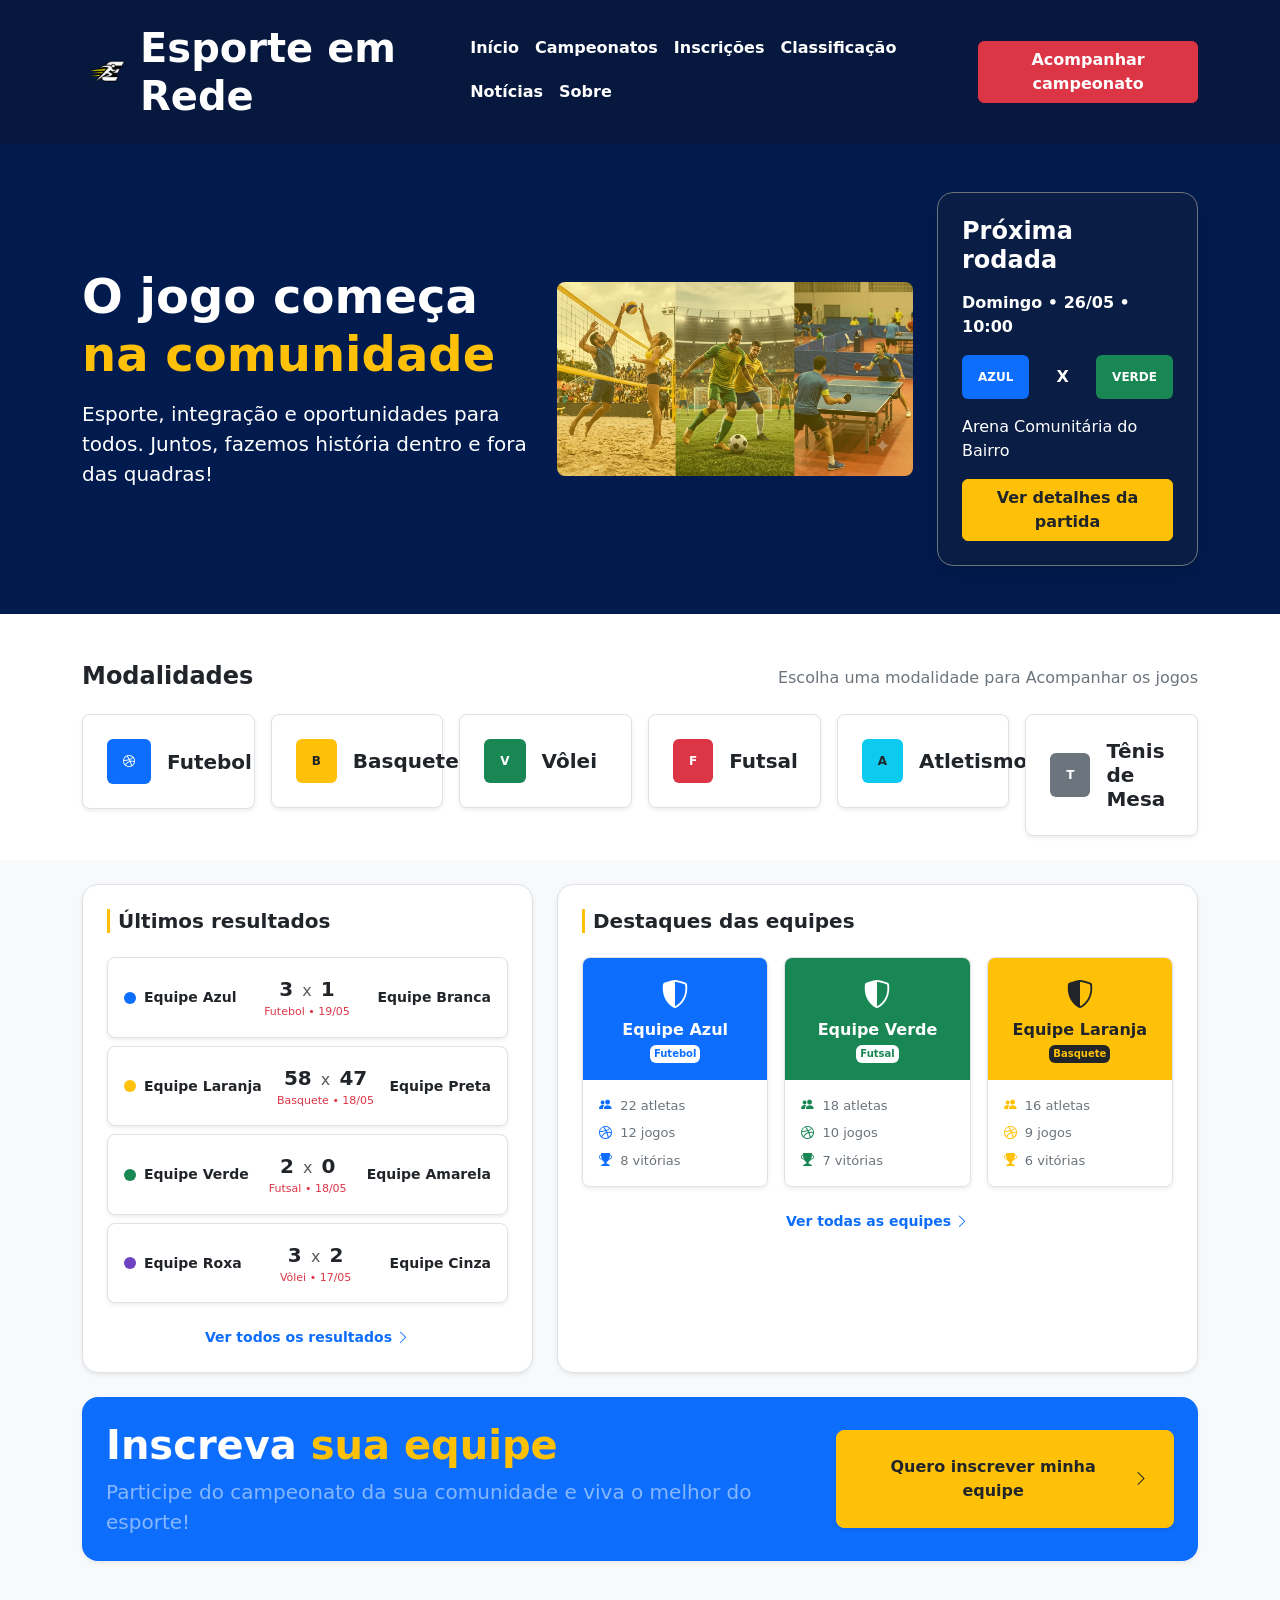
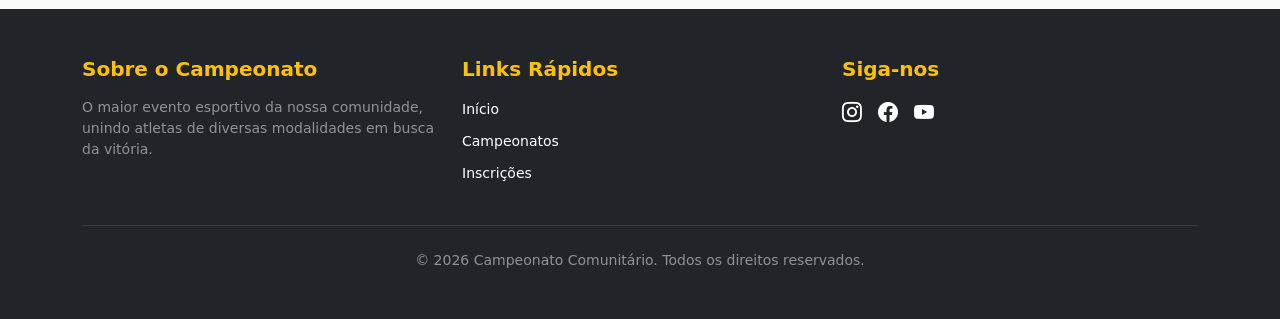
==== commit e63b8607: "Atualiza pag, styl e img" ====
--- a/index.html
+++ b/index.html
@@ -8,6 +8,7 @@
 
     <!-- Bootstrap -->
     <link rel="stylesheet" href="https://cdn.jsdelivr.net/npm/bootstrap@5.3.8/dist/css/bootstrap.min.css">
+    <link rel="stylesheet" href="https://cdn.jsdelivr.net/npm/bootstrap-icons@1.11.3/font/bootstrap-icons.min.css">
 
     <!-- Seu CSS -->
     <link rel="stylesheet" href="styles.css">
@@ -18,23 +19,23 @@
     <!-- HEADER: topo do site -->
     <header class="cabecalho text-white py-4">
         <div class="container">
-            <div class="d-flex flex-column flex-md-row justify-content-between align-items-md-end gap-3">
+            <div class="d-flex flex-column flex-md-row justify-content-between align-items-center gap-3">
 
                 <div class="d-flex align-items-center gap-2">
-                    <img src="#" alt="Logo Esporte em Rede" width="50">
+                    <img src="imagens/logo_esporte_em_rede.png" alt="Logo Esporte em Rede" width="50">
 
                     <h1 class="h1 fw-bold mb-0">
                         Esporte em Rede
                     </h1>
                 </div>
 
-                <nav class="d-flex flex-wrap gap-3">
-                    <a class="text-white fw-semibold" href="index.html">Início</a>
-                    <a class="text-white fw-semibold" href="campeonatos.html">Campeonatos</a>
-                    <a class="text-white fw-semibold" href="resultados.html">Resultados</a>
-                    <a class="text-white fw-semibold" href="#">Classificação</a>
-                    <a class="text-white fw-semibold" href="#">Notícias</a>
-                    <a class="text-white fw-semibold" href="#">Sobre</a>
+                <nav class="menu-topo d-flex flex-wrap gap-3">
+                    <a class="text-white fw-semibold text-decoration-none pb-1" href="index.html">Início</a>
+                    <a class="text-white fw-semibold text-decoration-none pb-1" href="campeonato.html">Campeonatos</a>
+                    <a class="text-white fw-semibold text-decoration-none pb-1" href="inscricao.html">Inscrições</a>
+                    <a class="text-white fw-semibold text-decoration-none pb-1" href="#">Classificação</a>
+                    <a class="text-white fw-semibold text-decoration-none pb-1" href="#">Notícias</a>
+                    <a class="text-white fw-semibold text-decoration-none pb-1" href="#">Sobre</a>
                 </nav>
 
                 <a class="btn btn-danger fw-semibold" href="campeonatos.html">
@@ -68,12 +69,12 @@
 
                     <!-- Imagem dos atletas -->
                     <div class="col-12 col-lg-4">
-                        <img src="#" alt="Atletas da comunidade" class="img-fluid rounded-3">
+                        <img src="imagens/Gemini_Generated_Image_wud7xywud7xywud7.png" alt="Atletas da comunidade" class="img-fluid rounded-3">
                     </div>
 
                     <!-- Card da próxima rodada -->
                     <div class="col-12 col-lg-3">
-                        <article class="bg-white text-dark p-4 rounded-3 shadow-sm">
+                        <article class="bg-dark bg-opacity-25 text-white p-4 rounded-4 border border-secondary border-opacity-20 shadow">
                             <h3 class="h4 fw-bold mb-3">
                                 Próxima rodada
                             </h3>
@@ -92,8 +93,10 @@
                                 Arena Comunitária do Bairro
                             </p>
 
-                            <a href="#" class="btn btn-warning fw-bold w-100">
-                                Ver detalhes da partida
+                            <a href="#" class="btn btn-warning fw-bold w-100 text-dark d-flex justify-content-between align-items-center">
+                                <span> Ver detalhes da partida</span>
+                                <i class="bi bi-chevron-rigth"></i>
+                                
                             </a>
                         </article>
                     </div>
@@ -116,42 +119,42 @@
                     </p>
                 </div>
                 <div class="row g-3">
-                    <div class="col-12 col-md-6 col-xl-4">
-                        <article class="bg-white border rounded-3 shadow-sm p-4 d-flex align-items-center gap-3">
-                            <span class="badge bg-primary p-3">F</span>
+                    <div class="col-6 col-md-4 col-lg-2">
+                        <article class="card-modalidade bg-white border rounded-3 shadow-sm p-4 d-flex align-items-center gap-3">
+                            <span class="badge bg-primary p-3"><i class="bi bi-dribbble"></i></span>
                             <h3 class="h5 fw-bold mb-0">Futebol</h3>
                         </article>
                     </div>
-                    <div class="col-12 col-md-6 col-xl-4">
-                        <article class="bg-white border rounded-3 shadow-sm p-4 d-flex align-items-center gap-3">
+                    <div class="col-6 col-md-4 col-lg-2">
+                        <article class="card-modalidade bg-white border rounded-3 shadow-sm p-4 d-flex align-items-center gap-3">
                             <span class="badge bg-warning text-dark p-3">B</span>
                             <h3 class="h5 fw-bold mb-0">Basquete</h3>
                         </article>
                     </div>
 
-                    <div class="col-12 col-md-6 col-xl-4">
-                        <article class="bg-white border rounded-3 shadow-sm p-4 d-flex align-items-center gap-3">
+                    <div class="col-6 col-md-4 col-lg-2">
+                        <article class="card-modalidade bg-white border rounded-3 shadow-sm p-4 d-flex align-items-center gap-3">
                             <span class="badge bg-success p-3">V</span>
                             <h3 class="h5 fw-bold mb-0">Vôlei</h3>
                         </article>
                     </div>
 
-                    <div class="col-12 col-md-6 col-xl-4">
-                        <article class="bg-white border rounded-3 shadow-sm p-4 d-flex align-items-center gap-3">
+                    <div class="col-6 col-md-4 col-lg-2">
+                        <article class="card-modalidade bg-white border rounded-3 shadow-sm p-4 d-flex align-items-center gap-3">
                             <span class="badge bg-danger p-3">F</span>
                             <h3 class="h5 fw-bold mb-0">Futsal</h3>
                         </article>
                     </div>
 
-                    <div class="col-12 col-md-6 col-xl-4">
-                        <article class="bg-white border rounded-3 shadow-sm p-4 d-flex align-items-center gap-3">
+                    <div class="col-6 col-md-4 col-lg-2">
+                        <article class="card-modalidade bg-white border rounded-3 shadow-sm p-4 d-flex align-items-center gap-3">
                             <span class="badge bg-info text-dark p-3">A</span>
                             <h3 class="h5 fw-bold mb-0">Atletismo</h3>
                         </article>
                     </div>
 
-                    <div class="col-12 col-md-6 col-xl-4">
-                        <article class="bg-white border rounded-3 shadow-sm p-4 d-flex align-items-center gap-3">
+                    <div class="col-6 col-md-4 col-lg-2">
+                        <article class="card-modalidade bg-white border rounded-3 shadow-sm p-4 d-flex align-items-center gap-3">
                             <span class="badge bg-secondary p-3">T</span>
                             <h3 class="h5 fw-bold mb-0">Tênis de Mesa</h3>
                         </article>
@@ -169,115 +172,171 @@
                 <div class="row g-4">
 
                     <!-- Últimos resultados -->
-                    <div class="col-12 col-lg-5">
-                        <article class="bg-white border rounded-3 shadow-sm p-4 h-100">
-                            <h2 class="h4 fw-bold mb-4">
-                                Últimos resultados
-                            </h2>
-
-                            <div
-                                class="border rounded-3 p-3 mb-2 d-flex justify-content-between align-items-center gap-2">
-                                <span>Equipe Azul</span>
-                                <strong>3 x 1</strong>
-                                <span>Equipe Branca</span>
-                            </div>
-
-                            <div
-                                class="border rounded-3 p-3 mb-2 d-flex justify-content-between align-items-center gap-2">
-                                <span>Equipe Laranja</span>
-                                <strong>58 x 47</strong>
-                                <span>Equipe Preta</span>
-                            </div>
-
-                            <div
-                                class="border rounded-3 p-3 mb-2 d-flex justify-content-between align-items-center gap-2">
-                                <span>Equipe Verde</span>
-                                <strong>2 x 0</strong>
-                                <span>Equipe Amarela</span>
-                            </div>
-
-                            <div
-                                class="border rounded-3 p-3 mb-4 d-flex justify-content-between align-items-center gap-2">
-                                <span>Equipe Roxa</span>
-                                <strong>3 x 2</strong>
-                                <span>Equipe Cinza</span>
-                            </div>
-
-                            <a href="resultados.html" class="btn btn-outline-primary fw-semibold">
-                                Ver todos os resultados
-                            </a>
-                        </article>
+                    <!-- COLUNA ESQUERDA: Últimos resultados -->
+                <div class="col-12 col-lg-5">
+                    <article class="bg-white border rounded-4 shadow-sm p-4 h-100">
+                        <!-- Título com a barra amarela na esquerda -->
+                        <h2 class="h5 fw-bold mb-4 text-dark border-start border-warning border-3 ps-2">
+                            Últimos resultados
+                        </h2>
+
+                        <!-- Jogo 1: Futebol (Equipe Azul x Equipe Branca) -->
+                        <div class="border rounded-3 p-3 mb-2 d-flex justify-content-between align-items-center bg-white shadow-sm">
+                            <div class="d-flex align-items-center gap-2">
+                                <span class="ponto-cor bg-primary"></span>
+                                <span class="small fw-semibold">Equipe Azul</span>
+                            </div>
+                            <div class="text-center">
+                                <span class="fw-bold fs-5">3</span> 
+                                <span class="text-muted mx-1">x</span> 
+                                <span class="fw-bold fs-5">1</span>
+                                <div style="font-size: 11px;" class="text-danger fw-medium">Futebol • 19/05</div>
+                            </div>
+                            <span class="small fw-semibold text-end">Equipe Branca</span>
+                        </div>
+
+                        <!-- Jogo 2: Basquete (Equipe Laranja x Equipe Preta) -->
+                        <div class="border rounded-3 p-3 mb-2 d-flex justify-content-between align-items-center bg-white shadow-sm">
+                            <div class="d-flex align-items-center gap-2">
+                                <span class="ponto-cor bg-warning"></span>
+                                <span class="small fw-semibold">Equipe Laranja</span>
+                            </div>
+                            <div class="text-center">
+                                <span class="fw-bold fs-5">58</span> 
+                                <span class="text-muted mx-1">x</span> 
+                                <span class="fw-bold fs-5">47</span>
+                                <div style="font-size: 11px;" class="text-danger fw-medium">Basquete • 18/05</div>
+                            </div>
+                            <span class="small fw-semibold text-end">Equipe Preta</span>
+                        </div>
+
+                        <!-- Jogo 3: Futsal (Equipe Verde x Equipe Amarela) -->
+                        <div class="border rounded-3 p-3 mb-2 d-flex justify-content-between align-items-center bg-white shadow-sm">
+                            <div class="d-flex align-items-center gap-2">
+                                <span class="ponto-cor bg-success"></span>
+                                <span class="small fw-semibold">Equipe Verde</span>
+                            </div>
+                            <div class="text-center">
+                                <span class="fw-bold fs-5">2</span> 
+                                <span class="text-muted mx-1">x</span> 
+                                <span class="fw-bold fs-5">0</span>
+                                <div style="font-size: 11px;" class="text-danger fw-medium">Futsal • 18/05</div>
+                            </div>
+                            <span class="small fw-semibold text-end">Equipe Amarela</span>
+                        </div>
+
+                        <!-- Jogo 4: Vôlei (Equipe Roxa x Equipe Cinza) -->
+                        <div class="border rounded-3 p-3 mb-4 d-flex justify-content-between align-items-center bg-white shadow-sm">
+                            <div class="d-flex align-items-center gap-2">
+                                <!-- Usando estilo inline rápido para a cor roxa que não é padrão do Bootstrap -->
+                                <span class="ponto-cor" style="background-color: #6f42c1;"></span>
+                                <span class="small fw-semibold">Equipe Roxa</span>
+                            </div>
+                            <div class="text-center">
+                                <span class="fw-bold fs-5">3</span> 
+                                <span class="text-muted mx-1">x</span> 
+                                <span class="fw-bold fs-5">2</span>
+                                <div style="font-size: 11px;" class="text-danger fw-medium">Vôlei • 17/05</div>
+                            </div>
+                            <span class="small fw-semibold text-end">Equipe Cinza</span>
+                        </div>
+
+                        <!-- Link "Ver todos" estilizado com flexbox para a setinha -->
+                        <a href="resultados.html" class="text-primary fw-bold text-decoration-none small d-flex align-items-center justify-content-center gap-1">
+                            Ver todos os resultados <i class="bi bi-chevron-right"></i>
+                        </a>
+                    </article>
                     </div>
 
                     <!-- Destaques das equipes -->
+                 <!-- COLUNA DIREITA: Destaques das equipes -->
                     <div class="col-12 col-lg-7">
-                        <article class="bg-white border rounded-3 shadow-sm p-4 h-100">
-                            <h2 class="h4 fw-bold mb-4">
+                        <article class="bg-white border rounded-4 shadow-sm p-4 h-100">
+                            <!-- Título com a barra amarela na esquerda -->
+                            <h2 class="h5 fw-bold mb-4 text-dark border-start border-warning border-3 ps-2">
                                 Destaques das equipes
                             </h2>
 
                             <div class="row g-3">
 
-                                <div class="col-12 col-md-6 col-xl-4">
-                                    <div class="border rounded-3 p-4 h-100">
-                                        <span class="badge bg-primary mb-2">Futebol</span>
-                                        <h3 class="h5 fw-bold mb-2">Equipe Azul</h3>
-                                        <p class="text-secondary mb-0">
-                                            22 atletas<br>
-                                            12 jogos<br>
-                                            8 vitórias
-                                        </p>
+                                <!-- Card 1: Equipe Azul -->
+                                <div class="col-12 col-md-4">
+                                    <div class="border rounded-3 h-100 bg-light overflow-hidden shadow-sm">
+                                        <!-- Topo preenchido com a cor do time -->
+                                        <div class="bg-primary text-white p-3 text-center">
+                                            <i class="bi bi-shield-shaded fs-3"></i>
+                                            <h3 class="h6 fw-bold mb-0 mt-1">Equipe Azul</h3>
+                                            <span class="badge bg-white text-primary btn-sm p-1 mt-1" style="font-size: 10px;">Futebol</span>
+                                        </div>
+                                        <!-- Corpo do card com ícones informativos -->
+                                        <div class="p-3 bg-white" style="font-size: 13px;">
+                                            <p class="mb-2 text-secondary"><i class="bi bi-people-fill text-primary me-1"></i> 22 atletas</p>
+                                            <p class="mb-2 text-secondary"><i class="bi bi-dribbble text-primary me-1"></i> 12 jogos</p>
+                                            <p class="mb-0 text-secondary"><i class="bi bi-trophy-fill text-primary me-1"></i> 8 vitórias</p>
+                                        </div>
                                     </div>
                                 </div>
 
-                                <div class="col-12 col-md-6 col-xl-4">
-                                    <div class="border rounded-3 p-4 h-100">
-                                        <span class="badge bg-success mb-2">Futsal</span>
-                                        <h3 class="h5 fw-bold mb-2">Equipe Verde</h3>
-                                        <p class="text-secondary mb-0">
-                                            18 atletas<br>
-                                            10 jogos<br>
-                                            7 vitórias
-                                        </p>
+                                <!-- Card 2: Equipe Verde -->
+                                <div class="col-12 col-md-4">
+                                    <div class="border rounded-3 h-100 bg-light overflow-hidden shadow-sm">
+                                        <!-- Topo preenchido com a cor do time -->
+                                        <div class="bg-success text-white p-3 text-center">
+                                            <i class="bi bi-shield-shaded fs-3"></i>
+                                            <h3 class="h6 fw-bold mb-0 mt-1">Equipe Verde</h3>
+                                            <span class="badge bg-white text-success btn-sm p-1 mt-1" style="font-size: 10px;">Futsal</span>
+                                        </div>
+                                        <!-- Corpo do card com ícones informativos -->
+                                        <div class="p-3 bg-white" style="font-size: 13px;">
+                                            <p class="mb-2 text-secondary"><i class="bi bi-people-fill text-success me-1"></i> 18 atletas</p>
+                                            <p class="mb-2 text-secondary"><i class="bi bi-dribbble text-success me-1"></i> 10 jogos</p>
+                                            <p class="mb-0 text-secondary"><i class="bi bi-trophy-fill text-success me-1"></i> 7 vitórias</p>
+                                        </div>
                                     </div>
                                 </div>
 
-                                <div class="col-12 col-md-6 col-xl-4">
-                                    <div class="border rounded-3 p-4 h-100">
-                                        <span class="badge bg-warning text-dark mb-2">Basquete</span>
-                                        <h3 class="h5 fw-bold mb-2">Equipe Laranja</h3>
-                                        <p class="text-secondary mb-0">
-                                            16 atletas<br>
-                                            9 jogos<br>
-                                            6 vitórias
-                                        </p>
+                                <!-- Card 3: Equipe Laranja -->
+                                <div class="col-12 col-md-4">
+                                    <div class="border rounded-3 h-100 bg-light overflow-hidden shadow-sm">
+                                        <!-- Topo preenchido com a cor do time -->
+                                        <div class="bg-warning text-dark p-3 text-center">
+                                            <i class="bi bi-shield-shaded fs-3"></i>
+                                            <h3 class="h6 fw-bold mb-0 mt-1">Equipe Laranja</h3>
+                                            <span class="badge bg-dark text-warning btn-sm p-1 mt-1" style="font-size: 10px;">Basquete</span>
+                                        </div>
+                                        <!-- Corpo do card com ícones informativos -->
+                                        <div class="p-3 bg-white" style="font-size: 13px;">
+                                            <p class="mb-2 text-secondary"><i class="bi bi-people-fill text-warning me-1"></i> 16 atletas</p>
+                                            <p class="mb-2 text-secondary"><i class="bi bi-dribbble text-warning me-1"></i> 9 jogos</p>
+                                            <p class="mb-0 text-secondary"><i class="bi bi-trophy-fill text-warning me-1"></i> 6 vitórias</p>
+                                        </div>
                                     </div>
                                 </div>
 
                             </div>
 
-                            <a href="#" class="btn btn-outline-primary fw-semibold mt-4">
-                                Ver todas as equipes
+                            <!-- Link "Ver todas" estilizado com a setinha nativa -->
+                            <a href="#" class="text-primary fw-bold text-decoration-none small d-flex align-items-center justify-content-center gap-1 mt-4">
+                                Ver todas as equipes <i class="bi bi-chevron-right"></i>
                             </a>
                         </article>
                     </div>
 
                     <!-- Inscrição -->
                     <div class="col-12">
-                        <aside
-                            class="inscricao text-white rounded-3 shadow-sm p-4 d-flex flex-column flex-md-row justify-content-between align-items-md-end gap-3">
+                        <aside class="inscricao text-white rounded-4 shadow-sm p-4 d-flex flex-column flex-md-row justify-content-between align-items-center gap-3">
                             <div>
                                 <h2 class="display-6 fw-bold mb-2">
                                     Inscreva <span class="text-warning">sua equipe</span>
                                 </h2>
 
-                                <p class="lead mb-0">
+                                <p class="lead mb-0 text-white-50">
                                     Participe do campeonato da sua comunidade e viva o melhor do esporte!
                                 </p>
                             </div>
 
-                            <a href="inscricoes.html" class="btn btn-warning fw-bold">
-                                Quero inscrever minha equipe
+                            <a href="inscricao.html" class="btn btn-warning text-dark fw-bold px-4 py-4 py-2 d-flex align-items-center gap-2 shadow-sm rounded-3">
+                                <span>Quero inscrever minha equipe</span> <i class="bi bi-chevron-right"></i>
                             </a>
                         </aside>
                     </div>
@@ -287,56 +346,50 @@
         </section>
     </main>
 
-    <footer class="rodape text-white py-5">
+    <!-- CÓDIGO DO FOOTER COM PEQUENOS AJUSTES -->
+    <footer class="bg-dark text-white py-5">
         <div class="container">
             <div class="row g-4">
-
-                <!-- Marca -->
-                <div class="col-12 col-md-6 col-xl-4">
-                    <div class="d-flex align-items-center gap-2 mb-3">
-                        <img src="#" alt="Logo Esporte em Rede" width="50">
-
-                        <h2 class="h4 fw-bold mb-0">
-                            Esporte em Rede
-                        </h2>
-                    </div>
-
-                    <p class="mb-0">
-                        O jogo começa na comunidade
-                    </p>
-                </div>
-
-                <!-- Navegação -->
-                <div class="col-12 col-md-6 col-xl-4">
-                    <h3 class="h5 fw-bold mb-3">
-                        Navegação
-                    </h3>
-
-                    <nav class="d-flex flex-wrap gap-3">
-                        <a class="text-white" href="index.html">Início</a>
-                        <a class="text-white" href="campeonatos.html">Campeonatos</a>
-                        <a class="text-white" href="inscricoes.html">Inscrições</a>
-                        <a class="text-white" href="#">Classificação</a>
-                        <a class="text-white" href="#">Notícias</a>
-                        <a class="text-white" href="#">Sobre</a>
-                    </nav>
-                </div>
-
-                <!-- Contato -->
-                <div class="col-12 col-xl-4">
-                    <h3 class="h5 fw-bold mb-3">
-                        Contato
-                    </h3>
-
-                    <p class="mb-2">
-                        contato@esporteemrede.com.br
-                    </p>
-
-                    <p class="mb-0">
-                        Comunidade onde o esporte acontece
-                    </p>
-                </div>
-
+                <!-- Coluna 1: Sobre -->
+                <div class="col-12 col-md-4">
+                    <h3 class="h5 fw-bold text-warning mb-3">Sobre o Campeonato</h3>
+                    <p class="text-white-50 small">O maior evento esportivo da nossa comunidade, unindo atletas de diversas modalidades em busca da vitória.</p>
+                </div>
+                
+                <!-- Coluna 2: Links Rápidos -->
+                <div class="col-12 col-md-4">
+                    <h3 class="h5 fw-bold text-warning mb-3">Links Rápidos</h3>
+                    <ul class="list-unstyled menu-topo"> <!-- Reutiliza nossa classe de hover suave -->
+                        <li class="mb-2"><a href="index.html" class="text-white text-decoration-none small">Início</a></li>
+                        <li class="mb-2"><a href="campeonatos.html" class="text-white text-decoration-none small">Campeonatos</a></li>
+                        <li class="mb-2"><a href="inscricao.html" class="text-white text-decoration-none small">Inscrições</a></li>
+                    </ul>
+                </div>
+                
+                <!-- Coluna 3: Redes Sociais com Ícones -->
+                <div class="col-12 col-md-4">
+                    <h3 class="h5 fw-bold text-warning mb-3">Siga-nos</h3>
+                    <div class="d-flex gap-3 fs-5 menu-topo">
+                        <a href="#" class="text-white text-decoration-none" title="Instagram">
+                            <i class="bi bi-instagram"></i>
+                        </a>
+                        <a href="#" class="text-white text-decoration-none" title="Facebook">
+                            <i class="bi bi-facebook"></i>
+                        </a>
+                        <a href="#" class="text-white text-decoration-none" title="YouTube">
+                            <i class="bi bi-youtube"></i>
+                        </a>
+                    </div>
+                </div>
+            </div>
+            
+            <hr class="border-secondary my-4">
+            
+            <!-- Direitos Autorais com tom suave -->
+            <div class="row">
+                <div class="col-12 text-center">
+                    <p class="text-white-50 small mb-0">&copy; 2026 Campeonato Comunitário. Todos os direitos reservados.</p>
+                </div>
             </div>
         </div>
     </footer>
--- a/styles.css
+++ b/styles.css
@@ -2,29 +2,61 @@
     background-color: #06183d;
 }
 
-#cc{
-    margin: 10px;
+.banner-principal {
+    background-color: #011b4e;
+    background-position: center;
+    background-size: cover;
 }
 
-#destaque{
-    color: var(--amarelo);
+.inscricao{
+    background-color: #0d6efd;
 }
 
-/*.btn{
-    background-color: var(--azulescuro2);
-    color: white;
-}*/
-
-
-img{
-    width: 40vw;
-    height: 50vh;
+.rodape{
+    background-color: #06183d;
 }
 
-#futebol{
-    background-color: var(--amarelo);
-    color: black;
+.rodape a{
+    text-decoration: none;
 }
 .rodape a:hover {
     color: #ffc107;
+}
+.card-inscricao {
+    background: linear-gradient(135deg, #0d6efd, #0096d8);
+}
+
+.card-inscricao p {
+    color: white;
+}
+.menu-topo a{
+    transition: color 0.2s ease-in-out;
+}
+.menu-topo a:hover{
+    color:#ffc107 !important;
+}
+.ponto-cor {
+    width: 12px;
+    height: 12px;
+    border-radius: 50%;
+    display: inline-block;
+}
+/* EFEITO DE MOVIMENTO NOS CARDS DE MODALIDADE */
+.card-modalidade {
+    transition: transform 0.3s ease, box-shadow 0.3s ease;
+    cursor: pointer;
+}
+
+/* Quando o usuário passa o cursor do mouse */
+.card-modalidade:hover {
+    transform: translateY(-8px); /* Move o card 8 pixels para cima */
+    box-shadow: 0 8px 20px rgba(0, 0, 0, 0.15) !important; /* Deixa a sombra mais forte ao subir */
+}
+.card-elenco{
+    transition: transform 0.3s ease, box-shadow 0.3s ease;
+    cursor: pointer;
+}
+.card-elenco:hover{
+    transform: translateY(-8px);
+    box-shadow: 0 8px 20px rgba(0, 0, 0, 0.15) !important;
 }
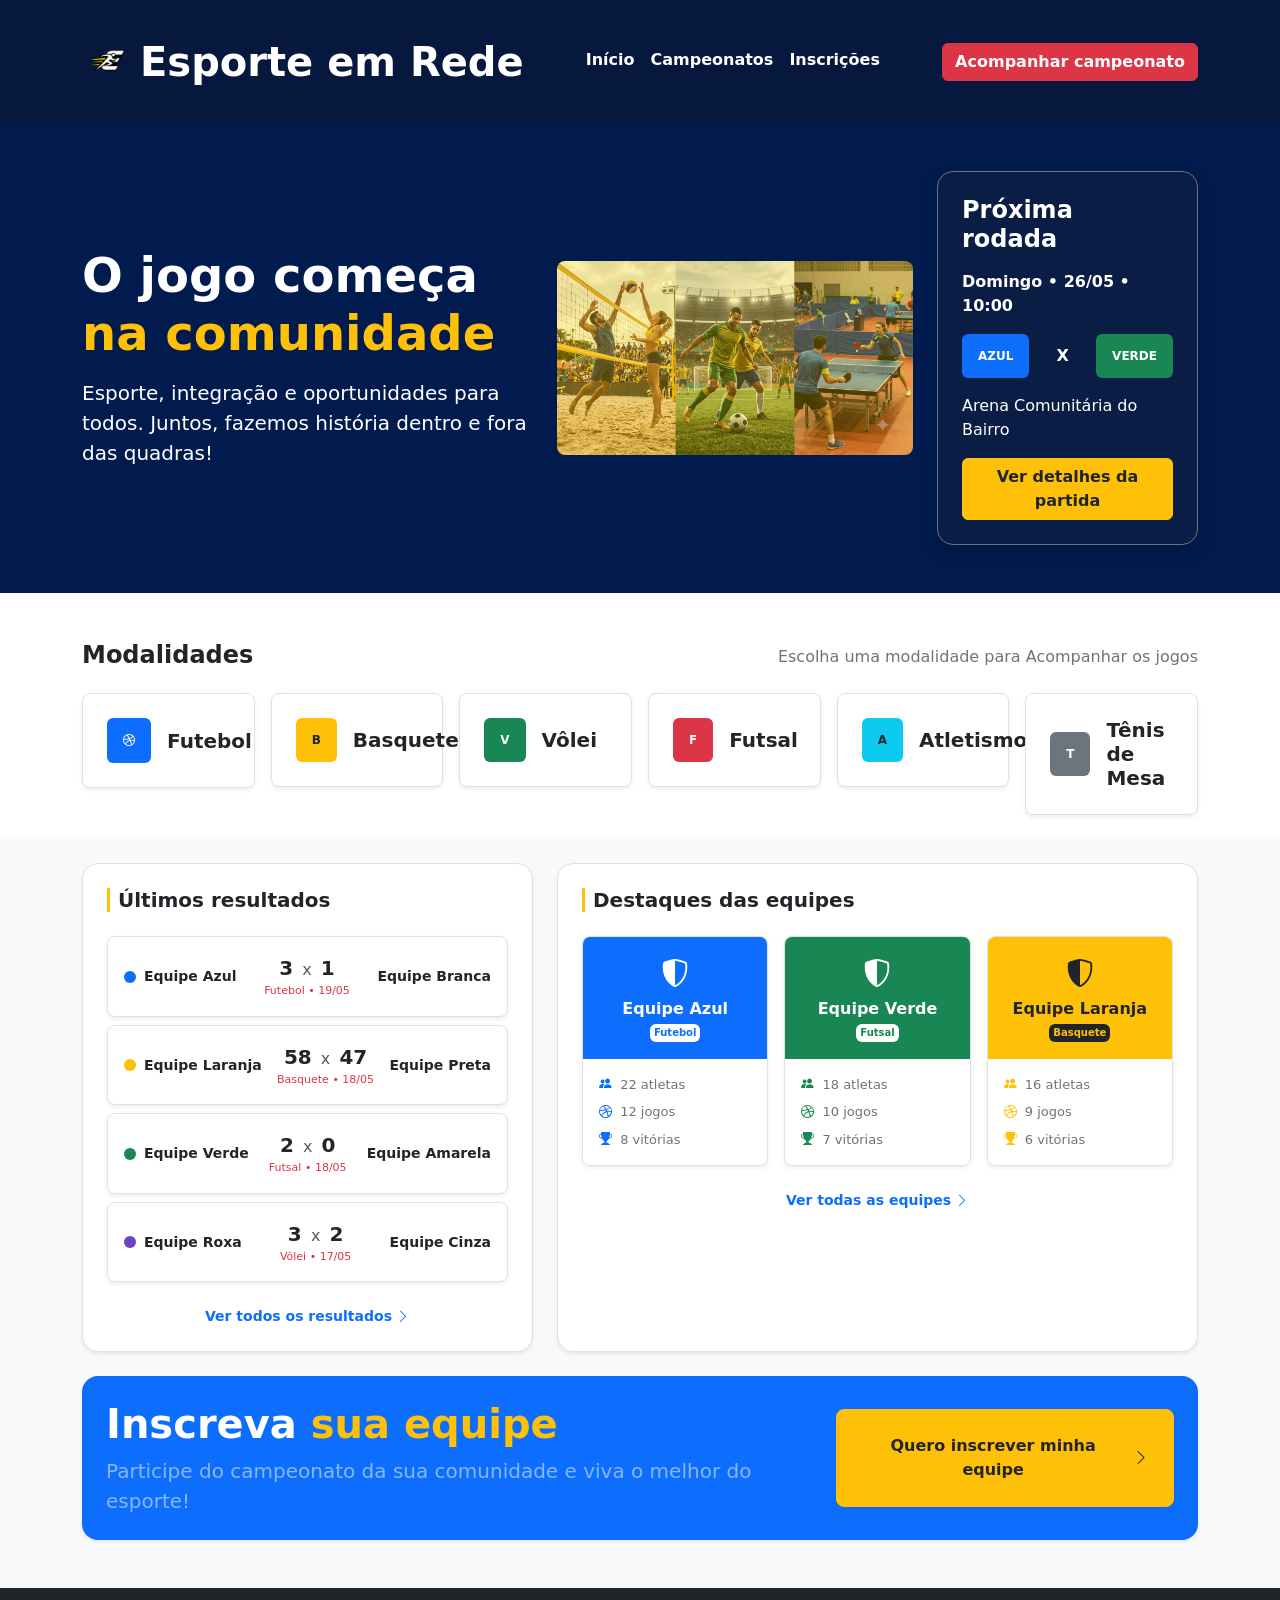
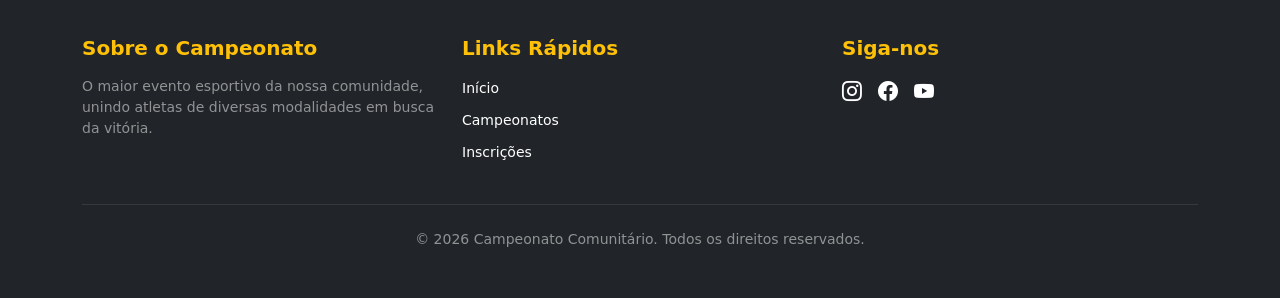
==== commit 19a182a4: "versão final" ====
--- a/index.html
+++ b/index.html
@@ -31,11 +31,8 @@
 
                 <nav class="menu-topo d-flex flex-wrap gap-3">
                     <a class="text-white fw-semibold text-decoration-none pb-1" href="index.html">Início</a>
-                    <a class="text-white fw-semibold text-decoration-none pb-1" href="campeonato.html">Campeonatos</a>
+                    <a class="text-white fw-semibold text-decoration-none pb-1" href="campeonatos.html">Campeonatos</a>
                     <a class="text-white fw-semibold text-decoration-none pb-1" href="inscricao.html">Inscrições</a>
-                    <a class="text-white fw-semibold text-decoration-none pb-1" href="#">Classificação</a>
-                    <a class="text-white fw-semibold text-decoration-none pb-1" href="#">Notícias</a>
-                    <a class="text-white fw-semibold text-decoration-none pb-1" href="#">Sobre</a>
                 </nav>
 
                 <a class="btn btn-danger fw-semibold" href="campeonatos.html">
--- a/styles.css
+++ b/styles.css
@@ -1,4 +1,4 @@
-.cabecalho {
+.cabecalho{
     background-color: #06183d;
 }
 
@@ -59,4 +59,81 @@
 .card-elenco:hover{
     transform: translateY(-8px);
     box-shadow: 0 8px 20px rgba(0, 0, 0, 0.15) !important;
+}
+
+.rodape a{
+    text-decoration: none;
+}
+
+.rodape a:hover{
+    color: #ffc107;
+}
+
+#btnacompanhar{
+    padding-right: 0px;
+    padding-left: 0px;
+}
+
+#campcomun{
+    background-color: #0d6efd;
+}
+
+#preto{
+    color: black;
+}
+
+#roxo{
+    color: purple;
+}
+
+#laranja{
+    color: orange;
+}
+
+#tabela{
+    background-color: #06183d;
+}
+
+#legenda{
+    background-color: #06183d;
+}
+
+#bglaranja{
+    background-color: orange;
+}
+
+#bgroxo{
+    background-color: purple;
+}
+
+#bgduelo{
+    background-color: #06183d;
+}
+
+#btroxo{
+    color: purple;
+    border: 1px solid purple;
+    border-radius: 5px;
+}
+
+#btlaranja{
+    color: orange;
+    border: 1px solid orange;
+    border-radius: 5px;
+}
+
+#btpreto{
+    color: white;
+    background-color: black;
+    border: 1px solid white;
+    border-radius: 5px;
+}
+
+.equipe{
+    background-color: #06183d;
+    color: white;
+}
+
+.azulescuro{
+    background-color: #06183d;
 }
